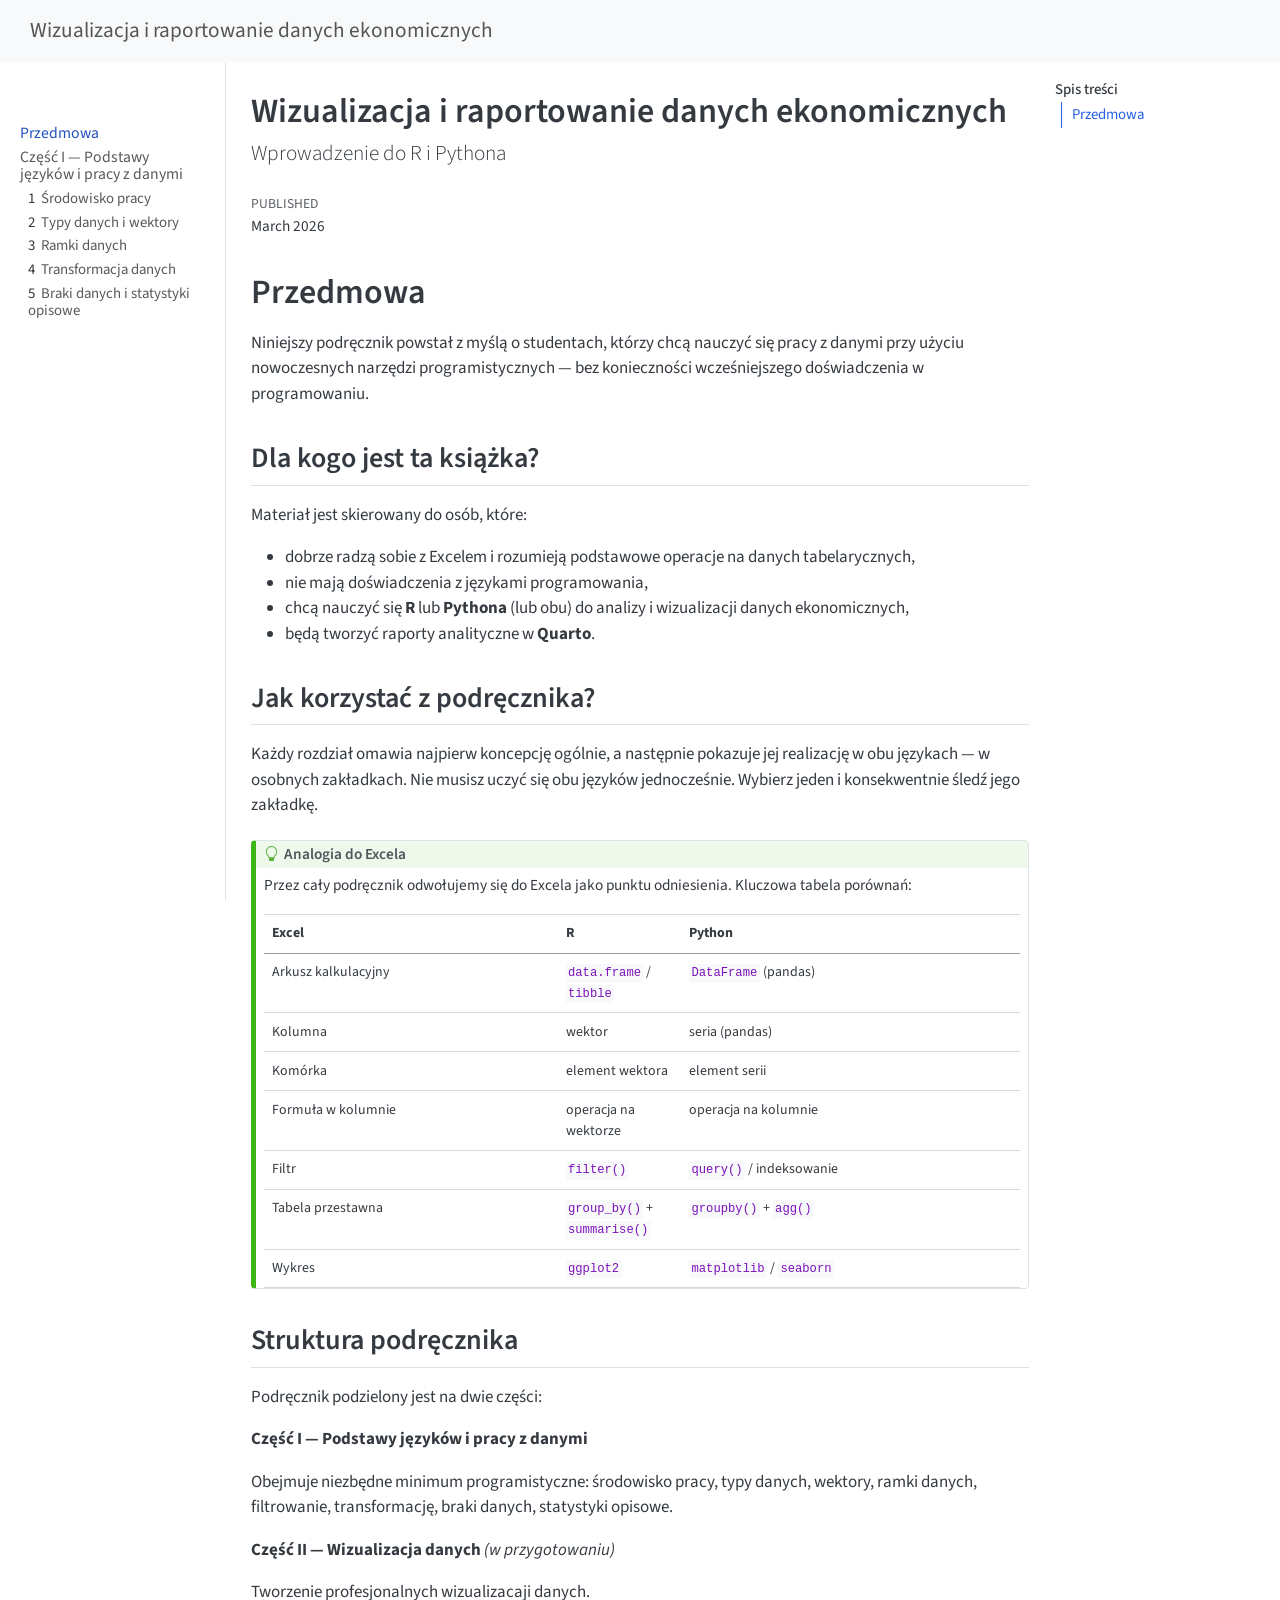
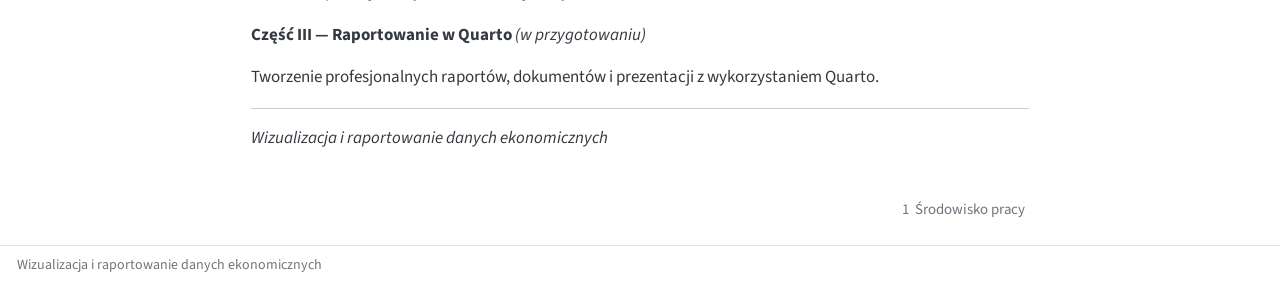
==== index.html @ a5f4fa2a "Built site for gh-pages" ====
<!DOCTYPE html>
<html xmlns="http://www.w3.org/1999/xhtml" lang="en" xml:lang="en"><head>

<meta charset="utf-8">
<meta name="generator" content="quarto-1.6.42">

<meta name="viewport" content="width=device-width, initial-scale=1.0, user-scalable=yes">


<title>Wizualizacja i raportowanie danych ekonomicznych</title>
<style>
code{white-space: pre-wrap;}
span.smallcaps{font-variant: small-caps;}
div.columns{display: flex; gap: min(4vw, 1.5em);}
div.column{flex: auto; overflow-x: auto;}
div.hanging-indent{margin-left: 1.5em; text-indent: -1.5em;}
ul.task-list{list-style: none;}
ul.task-list li input[type="checkbox"] {
  width: 0.8em;
  margin: 0 0.8em 0.2em -1em; /* quarto-specific, see https://github.com/quarto-dev/quarto-cli/issues/4556 */ 
  vertical-align: middle;
}
</style>


<script src="site_libs/quarto-nav/quarto-nav.js"></script>
<script src="site_libs/quarto-nav/headroom.min.js"></script>
<script src="site_libs/clipboard/clipboard.min.js"></script>
<script src="site_libs/quarto-search/autocomplete.umd.js"></script>
<script src="site_libs/quarto-search/fuse.min.js"></script>
<script src="site_libs/quarto-search/quarto-search.js"></script>
<meta name="quarto:offset" content="./">
<link href="./01_srodowisko.html" rel="next">
<script src="site_libs/quarto-html/quarto.js"></script>
<script src="site_libs/quarto-html/popper.min.js"></script>
<script src="site_libs/quarto-html/tippy.umd.min.js"></script>
<script src="site_libs/quarto-html/anchor.min.js"></script>
<link href="site_libs/quarto-html/tippy.css" rel="stylesheet">
<link href="site_libs/quarto-html/quarto-syntax-highlighting-de84f8d6bb715db06a919283c2d1e787.css" rel="stylesheet" id="quarto-text-highlighting-styles">
<script src="site_libs/bootstrap/bootstrap.min.js"></script>
<link href="site_libs/bootstrap/bootstrap-icons.css" rel="stylesheet">
<link href="site_libs/bootstrap/bootstrap-c9e07bae24744c6aaad919302fb6df41.min.css" rel="stylesheet" append-hash="true" id="quarto-bootstrap" data-mode="light">
<script id="quarto-search-options" type="application/json">{
  "location": "navbar",
  "copy-button": false,
  "collapse-after": 3,
  "panel-placement": "end",
  "type": "overlay",
  "limit": 50,
  "keyboard-shortcut": [
    "f",
    "/",
    "s"
  ],
  "show-item-context": false,
  "language": {
    "search-no-results-text": "No results",
    "search-matching-documents-text": "matching documents",
    "search-copy-link-title": "Copy link to search",
    "search-hide-matches-text": "Hide additional matches",
    "search-more-match-text": "more match in this document",
    "search-more-matches-text": "more matches in this document",
    "search-clear-button-title": "Clear",
    "search-text-placeholder": "",
    "search-detached-cancel-button-title": "Cancel",
    "search-submit-button-title": "Submit",
    "search-label": "Search"
  }
}</script>
<style>html{ scroll-behavior: smooth; }</style>


<link rel="stylesheet" href="custom.css">
</head>

<body class="nav-sidebar docked nav-fixed">

<div id="quarto-search-results"></div>
  <header id="quarto-header" class="headroom fixed-top">
    <nav class="navbar navbar-expand-lg " data-bs-theme="dark">
      <div class="navbar-container container-fluid">
      <div class="navbar-brand-container mx-auto">
    <a class="navbar-brand" href="./index.html">
    <span class="navbar-title">Wizualizacja i raportowanie danych ekonomicznych</span>
    </a>
  </div>
            <div id="quarto-search" class="" title="Search"></div>
          <button class="navbar-toggler" type="button" data-bs-toggle="collapse" data-bs-target="#navbarCollapse" aria-controls="navbarCollapse" role="menu" aria-expanded="false" aria-label="Toggle navigation" onclick="if (window.quartoToggleHeadroom) { window.quartoToggleHeadroom(); }">
  <span class="navbar-toggler-icon"></span>
</button>
          <div class="collapse navbar-collapse" id="navbarCollapse">
            <ul class="navbar-nav navbar-nav-scroll ms-auto">
  <li class="nav-item compact">
    <a class="nav-link" href="https://github.com"> <i class="bi bi-github" role="img">
</i> 
<span class="menu-text"></span></a>
  </li>  
</ul>
          </div> <!-- /navcollapse -->
            <div class="quarto-navbar-tools">
</div>
      </div> <!-- /container-fluid -->
    </nav>
  <nav class="quarto-secondary-nav">
    <div class="container-fluid d-flex">
      <button type="button" class="quarto-btn-toggle btn" data-bs-toggle="collapse" role="button" data-bs-target=".quarto-sidebar-collapse-item" aria-controls="quarto-sidebar" aria-expanded="false" aria-label="Toggle sidebar navigation" onclick="if (window.quartoToggleHeadroom) { window.quartoToggleHeadroom(); }">
        <i class="bi bi-layout-text-sidebar-reverse"></i>
      </button>
        <nav class="quarto-page-breadcrumbs" aria-label="breadcrumb"><ol class="breadcrumb"><li class="breadcrumb-item"><a href="./index.html">Przedmowa</a></li></ol></nav>
        <a class="flex-grow-1" role="navigation" data-bs-toggle="collapse" data-bs-target=".quarto-sidebar-collapse-item" aria-controls="quarto-sidebar" aria-expanded="false" aria-label="Toggle sidebar navigation" onclick="if (window.quartoToggleHeadroom) { window.quartoToggleHeadroom(); }">      
        </a>
      <button type="button" class="btn quarto-search-button" aria-label="Search" onclick="window.quartoOpenSearch();">
        <i class="bi bi-search"></i>
      </button>
    </div>
  </nav>
</header>
<!-- content -->
<div id="quarto-content" class="quarto-container page-columns page-rows-contents page-layout-article page-navbar">
<!-- sidebar -->
  <nav id="quarto-sidebar" class="sidebar collapse collapse-horizontal quarto-sidebar-collapse-item sidebar-navigation docked overflow-auto">
        <div class="mt-2 flex-shrink-0 align-items-center">
        <div class="sidebar-search">
        <div id="quarto-search" class="" title="Search"></div>
        </div>
        </div>
    <div class="sidebar-menu-container"> 
    <ul class="list-unstyled mt-1">
        <li class="sidebar-item">
  <div class="sidebar-item-container"> 
  <a href="./index.html" class="sidebar-item-text sidebar-link active">
 <span class="menu-text">Przedmowa</span></a>
  </div>
</li>
        <li class="sidebar-item sidebar-item-section">
      <div class="sidebar-item-container"> 
            <a class="sidebar-item-text sidebar-link text-start" data-bs-toggle="collapse" data-bs-target="#quarto-sidebar-section-1" role="navigation" aria-expanded="true">
 <span class="menu-text">Część I — Podstawy języków i pracy z danymi</span></a>
          <a class="sidebar-item-toggle text-start" data-bs-toggle="collapse" data-bs-target="#quarto-sidebar-section-1" role="navigation" aria-expanded="true" aria-label="Toggle section">
            <i class="bi bi-chevron-right ms-2"></i>
          </a> 
      </div>
      <ul id="quarto-sidebar-section-1" class="collapse list-unstyled sidebar-section depth1 show">  
          <li class="sidebar-item">
  <div class="sidebar-item-container"> 
  <a href="./01_srodowisko.html" class="sidebar-item-text sidebar-link">
 <span class="menu-text"><span class="chapter-number">1</span>&nbsp; <span class="chapter-title">Środowisko pracy</span></span></a>
  </div>
</li>
          <li class="sidebar-item">
  <div class="sidebar-item-container"> 
  <a href="./02_typy_wektory.html" class="sidebar-item-text sidebar-link">
 <span class="menu-text"><span class="chapter-number">2</span>&nbsp; <span class="chapter-title">Typy danych i wektory</span></span></a>
  </div>
</li>
          <li class="sidebar-item">
  <div class="sidebar-item-container"> 
  <a href="./03_ramki_danych.html" class="sidebar-item-text sidebar-link">
 <span class="menu-text"><span class="chapter-number">3</span>&nbsp; <span class="chapter-title">Ramki danych</span></span></a>
  </div>
</li>
          <li class="sidebar-item">
  <div class="sidebar-item-container"> 
  <a href="./04_transformacja.html" class="sidebar-item-text sidebar-link">
 <span class="menu-text"><span class="chapter-number">4</span>&nbsp; <span class="chapter-title">Transformacja danych</span></span></a>
  </div>
</li>
          <li class="sidebar-item">
  <div class="sidebar-item-container"> 
  <a href="./05_braki_statystyki.html" class="sidebar-item-text sidebar-link">
 <span class="menu-text"><span class="chapter-number">5</span>&nbsp; <span class="chapter-title">Braki danych i statystyki opisowe</span></span></a>
  </div>
</li>
      </ul>
  </li>
    </ul>
    </div>
</nav>
<div id="quarto-sidebar-glass" class="quarto-sidebar-collapse-item" data-bs-toggle="collapse" data-bs-target=".quarto-sidebar-collapse-item"></div>
<!-- margin-sidebar -->
    <div id="quarto-margin-sidebar" class="sidebar margin-sidebar">
        <nav id="TOC" role="doc-toc" class="toc-active">
    <h2 id="toc-title">Spis treści</h2>
   
  <ul>
  <li><a href="#przedmowa" id="toc-przedmowa" class="nav-link active" data-scroll-target="#przedmowa">Przedmowa</a>
  <ul class="collapse">
  <li><a href="#dla-kogo-jest-ta-książka" id="toc-dla-kogo-jest-ta-książka" class="nav-link" data-scroll-target="#dla-kogo-jest-ta-książka">Dla kogo jest ta książka?</a></li>
  <li><a href="#jak-korzystać-z-podręcznika" id="toc-jak-korzystać-z-podręcznika" class="nav-link" data-scroll-target="#jak-korzystać-z-podręcznika">Jak korzystać z podręcznika?</a></li>
  <li><a href="#struktura-podręcznika" id="toc-struktura-podręcznika" class="nav-link" data-scroll-target="#struktura-podręcznika">Struktura podręcznika</a></li>
  </ul></li>
  </ul>
</nav>
    </div>
<!-- main -->
<main class="content" id="quarto-document-content">

<header id="title-block-header" class="quarto-title-block default">
<div class="quarto-title">
<h1 class="title">Wizualizacja i raportowanie danych ekonomicznych</h1>
<p class="subtitle lead">Wprowadzenie do R i Pythona</p>
</div>



<div class="quarto-title-meta">

    
    <div>
    <div class="quarto-title-meta-heading">Published</div>
    <div class="quarto-title-meta-contents">
      <p class="date">March 2026</p>
    </div>
  </div>
  
    
  </div>
  


</header>


<section id="przedmowa" class="level1 unnumbered">
<h1 class="unnumbered">Przedmowa</h1>
<p>Niniejszy podręcznik powstał z myślą o studentach, którzy chcą nauczyć się pracy z danymi przy użyciu nowoczesnych narzędzi programistycznych — bez konieczności wcześniejszego doświadczenia w programowaniu.</p>
<section id="dla-kogo-jest-ta-książka" class="level2">
<h2 class="anchored" data-anchor-id="dla-kogo-jest-ta-książka">Dla kogo jest ta książka?</h2>
<p>Materiał jest skierowany do osób, które:</p>
<ul>
<li>dobrze radzą sobie z Excelem i rozumieją podstawowe operacje na danych tabelarycznych,</li>
<li>nie mają doświadczenia z językami programowania,</li>
<li>chcą nauczyć się <strong>R</strong> lub <strong>Pythona</strong> (lub obu) do analizy i wizualizacji danych ekonomicznych,</li>
<li>będą tworzyć raporty analityczne w <strong>Quarto</strong>.</li>
</ul>
</section>
<section id="jak-korzystać-z-podręcznika" class="level2">
<h2 class="anchored" data-anchor-id="jak-korzystać-z-podręcznika">Jak korzystać z podręcznika?</h2>
<p>Każdy rozdział omawia najpierw koncepcję ogólnie, a następnie pokazuje jej realizację w obu językach — w osobnych zakładkach. Nie musisz uczyć się obu języków jednocześnie. Wybierz jeden i konsekwentnie śledź jego zakładkę.</p>
<div class="callout callout-style-default callout-tip callout-titled">
<div class="callout-header d-flex align-content-center">
<div class="callout-icon-container">
<i class="callout-icon"></i>
</div>
<div class="callout-title-container flex-fill">
Analogia do Excela
</div>
</div>
<div class="callout-body-container callout-body">
<p>Przez cały podręcznik odwołujemy się do Excela jako punktu odniesienia. Kluczowa tabela porównań:</p>
<table class="caption-top table">
<colgroup>
<col style="width: 38%">
<col style="width: 16%">
<col style="width: 44%">
</colgroup>
<thead>
<tr class="header">
<th>Excel</th>
<th>R</th>
<th>Python</th>
</tr>
</thead>
<tbody>
<tr class="odd">
<td>Arkusz kalkulacyjny</td>
<td><code>data.frame</code> / <code>tibble</code></td>
<td><code>DataFrame</code> (pandas)</td>
</tr>
<tr class="even">
<td>Kolumna</td>
<td>wektor</td>
<td>seria (pandas)</td>
</tr>
<tr class="odd">
<td>Komórka</td>
<td>element wektora</td>
<td>element serii</td>
</tr>
<tr class="even">
<td>Formuła w kolumnie</td>
<td>operacja na wektorze</td>
<td>operacja na kolumnie</td>
</tr>
<tr class="odd">
<td>Filtr</td>
<td><code>filter()</code></td>
<td><code>query()</code> / indeksowanie</td>
</tr>
<tr class="even">
<td>Tabela przestawna</td>
<td><code>group_by()</code> + <code>summarise()</code></td>
<td><code>groupby()</code> + <code>agg()</code></td>
</tr>
<tr class="odd">
<td>Wykres</td>
<td><code>ggplot2</code></td>
<td><code>matplotlib</code> / <code>seaborn</code></td>
</tr>
</tbody>
</table>
</div>
</div>
</section>
<section id="struktura-podręcznika" class="level2">
<h2 class="anchored" data-anchor-id="struktura-podręcznika">Struktura podręcznika</h2>
<p>Podręcznik podzielony jest na dwie części:</p>
<p><strong>Część I — Podstawy języków i pracy z danymi</strong></p>
<p>Obejmuje niezbędne minimum programistyczne: środowisko pracy, typy danych, wektory, ramki danych, filtrowanie, transformację, braki danych, statystyki opisowe.</p>
<p><strong>Część II — Wizualizacja danych</strong> <em>(w przygotowaniu)</em></p>
<p>Tworzenie profesjonalnych wizualizacaji danych.</p>
<p><strong>Część III — Raportowanie w Quarto</strong> <em>(w przygotowaniu)</em></p>
<p>Tworzenie profesjonalnych raportów, dokumentów i prezentacji z wykorzystaniem Quarto.</p>
<hr>
<p><em>Wizualizacja i raportowanie danych ekonomicznych</em></p>


</section>
</section>

</main> <!-- /main -->
<script id="quarto-html-after-body" type="application/javascript">
window.document.addEventListener("DOMContentLoaded", function (event) {
  const toggleBodyColorMode = (bsSheetEl) => {
    const mode = bsSheetEl.getAttribute("data-mode");
    const bodyEl = window.document.querySelector("body");
    if (mode === "dark") {
      bodyEl.classList.add("quarto-dark");
      bodyEl.classList.remove("quarto-light");
    } else {
      bodyEl.classList.add("quarto-light");
      bodyEl.classList.remove("quarto-dark");
    }
  }
  const toggleBodyColorPrimary = () => {
    const bsSheetEl = window.document.querySelector("link#quarto-bootstrap");
    if (bsSheetEl) {
      toggleBodyColorMode(bsSheetEl);
    }
  }
  toggleBodyColorPrimary();  
  const icon = "";
  const anchorJS = new window.AnchorJS();
  anchorJS.options = {
    placement: 'right',
    icon: icon
  };
  anchorJS.add('.anchored');
  const isCodeAnnotation = (el) => {
    for (const clz of el.classList) {
      if (clz.startsWith('code-annotation-')) {                     
        return true;
      }
    }
    return false;
  }
  const onCopySuccess = function(e) {
    // button target
    const button = e.trigger;
    // don't keep focus
    button.blur();
    // flash "checked"
    button.classList.add('code-copy-button-checked');
    var currentTitle = button.getAttribute("title");
    button.setAttribute("title", "Copied!");
    let tooltip;
    if (window.bootstrap) {
      button.setAttribute("data-bs-toggle", "tooltip");
      button.setAttribute("data-bs-placement", "left");
      button.setAttribute("data-bs-title", "Copied!");
      tooltip = new bootstrap.Tooltip(button, 
        { trigger: "manual", 
          customClass: "code-copy-button-tooltip",
          offset: [0, -8]});
      tooltip.show();    
    }
    setTimeout(function() {
      if (tooltip) {
        tooltip.hide();
        button.removeAttribute("data-bs-title");
        button.removeAttribute("data-bs-toggle");
        button.removeAttribute("data-bs-placement");
      }
      button.setAttribute("title", currentTitle);
      button.classList.remove('code-copy-button-checked');
    }, 1000);
    // clear code selection
    e.clearSelection();
  }
  const getTextToCopy = function(trigger) {
      const codeEl = trigger.previousElementSibling.cloneNode(true);
      for (const childEl of codeEl.children) {
        if (isCodeAnnotation(childEl)) {
          childEl.remove();
        }
      }
      return codeEl.innerText;
  }
  const clipboard = new window.ClipboardJS('.code-copy-button:not([data-in-quarto-modal])', {
    text: getTextToCopy
  });
  clipboard.on('success', onCopySuccess);
  if (window.document.getElementById('quarto-embedded-source-code-modal')) {
    const clipboardModal = new window.ClipboardJS('.code-copy-button[data-in-quarto-modal]', {
      text: getTextToCopy,
      container: window.document.getElementById('quarto-embedded-source-code-modal')
    });
    clipboardModal.on('success', onCopySuccess);
  }
    var localhostRegex = new RegExp(/^(?:http|https):\/\/localhost\:?[0-9]*\//);
    var mailtoRegex = new RegExp(/^mailto:/);
      var filterRegex = new RegExp('/' + window.location.host + '/');
    var isInternal = (href) => {
        return filterRegex.test(href) || localhostRegex.test(href) || mailtoRegex.test(href);
    }
    // Inspect non-navigation links and adorn them if external
 	var links = window.document.querySelectorAll('a[href]:not(.nav-link):not(.navbar-brand):not(.toc-action):not(.sidebar-link):not(.sidebar-item-toggle):not(.pagination-link):not(.no-external):not([aria-hidden]):not(.dropdown-item):not(.quarto-navigation-tool):not(.about-link)');
    for (var i=0; i<links.length; i++) {
      const link = links[i];
      if (!isInternal(link.href)) {
        // undo the damage that might have been done by quarto-nav.js in the case of
        // links that we want to consider external
        if (link.dataset.originalHref !== undefined) {
          link.href = link.dataset.originalHref;
        }
      }
    }
  function tippyHover(el, contentFn, onTriggerFn, onUntriggerFn) {
    const config = {
      allowHTML: true,
      maxWidth: 500,
      delay: 100,
      arrow: false,
      appendTo: function(el) {
          return el.parentElement;
      },
      interactive: true,
      interactiveBorder: 10,
      theme: 'quarto',
      placement: 'bottom-start',
    };
    if (contentFn) {
      config.content = contentFn;
    }
    if (onTriggerFn) {
      config.onTrigger = onTriggerFn;
    }
    if (onUntriggerFn) {
      config.onUntrigger = onUntriggerFn;
    }
    window.tippy(el, config); 
  }
  const noterefs = window.document.querySelectorAll('a[role="doc-noteref"]');
  for (var i=0; i<noterefs.length; i++) {
    const ref = noterefs[i];
    tippyHover(ref, function() {
      // use id or data attribute instead here
      let href = ref.getAttribute('data-footnote-href') || ref.getAttribute('href');
      try { href = new URL(href).hash; } catch {}
      const id = href.replace(/^#\/?/, "");
      const note = window.document.getElementById(id);
      if (note) {
        return note.innerHTML;
      } else {
        return "";
      }
    });
  }
  const xrefs = window.document.querySelectorAll('a.quarto-xref');
  const processXRef = (id, note) => {
    // Strip column container classes
    const stripColumnClz = (el) => {
      el.classList.remove("page-full", "page-columns");
      if (el.children) {
        for (const child of el.children) {
          stripColumnClz(child);
        }
      }
    }
    stripColumnClz(note)
    if (id === null || id.startsWith('sec-')) {
      // Special case sections, only their first couple elements
      const container = document.createElement("div");
      if (note.children && note.children.length > 2) {
        container.appendChild(note.children[0].cloneNode(true));
        for (let i = 1; i < note.children.length; i++) {
          const child = note.children[i];
          if (child.tagName === "P" && child.innerText === "") {
            continue;
          } else {
            container.appendChild(child.cloneNode(true));
            break;
          }
        }
        if (window.Quarto?.typesetMath) {
          window.Quarto.typesetMath(container);
        }
        return container.innerHTML
      } else {
        if (window.Quarto?.typesetMath) {
          window.Quarto.typesetMath(note);
        }
        return note.innerHTML;
      }
    } else {
      // Remove any anchor links if they are present
      const anchorLink = note.querySelector('a.anchorjs-link');
      if (anchorLink) {
        anchorLink.remove();
      }
      if (window.Quarto?.typesetMath) {
        window.Quarto.typesetMath(note);
      }
      if (note.classList.contains("callout")) {
        return note.outerHTML;
      } else {
        return note.innerHTML;
      }
    }
  }
  for (var i=0; i<xrefs.length; i++) {
    const xref = xrefs[i];
    tippyHover(xref, undefined, function(instance) {
      instance.disable();
      let url = xref.getAttribute('href');
      let hash = undefined; 
      if (url.startsWith('#')) {
        hash = url;
      } else {
        try { hash = new URL(url).hash; } catch {}
      }
      if (hash) {
        const id = hash.replace(/^#\/?/, "");
        const note = window.document.getElementById(id);
        if (note !== null) {
          try {
            const html = processXRef(id, note.cloneNode(true));
            instance.setContent(html);
          } finally {
            instance.enable();
            instance.show();
          }
        } else {
          // See if we can fetch this
          fetch(url.split('#')[0])
          .then(res => res.text())
          .then(html => {
            const parser = new DOMParser();
            const htmlDoc = parser.parseFromString(html, "text/html");
            const note = htmlDoc.getElementById(id);
            if (note !== null) {
              const html = processXRef(id, note);
              instance.setContent(html);
            } 
          }).finally(() => {
            instance.enable();
            instance.show();
          });
        }
      } else {
        // See if we can fetch a full url (with no hash to target)
        // This is a special case and we should probably do some content thinning / targeting
        fetch(url)
        .then(res => res.text())
        .then(html => {
          const parser = new DOMParser();
          const htmlDoc = parser.parseFromString(html, "text/html");
          const note = htmlDoc.querySelector('main.content');
          if (note !== null) {
            // This should only happen for chapter cross references
            // (since there is no id in the URL)
            // remove the first header
            if (note.children.length > 0 && note.children[0].tagName === "HEADER") {
              note.children[0].remove();
            }
            const html = processXRef(null, note);
            instance.setContent(html);
          } 
        }).finally(() => {
          instance.enable();
          instance.show();
        });
      }
    }, function(instance) {
    });
  }
      let selectedAnnoteEl;
      const selectorForAnnotation = ( cell, annotation) => {
        let cellAttr = 'data-code-cell="' + cell + '"';
        let lineAttr = 'data-code-annotation="' +  annotation + '"';
        const selector = 'span[' + cellAttr + '][' + lineAttr + ']';
        return selector;
      }
      const selectCodeLines = (annoteEl) => {
        const doc = window.document;
        const targetCell = annoteEl.getAttribute("data-target-cell");
        const targetAnnotation = annoteEl.getAttribute("data-target-annotation");
        const annoteSpan = window.document.querySelector(selectorForAnnotation(targetCell, targetAnnotation));
        const lines = annoteSpan.getAttribute("data-code-lines").split(",");
        const lineIds = lines.map((line) => {
          return targetCell + "-" + line;
        })
        let top = null;
        let height = null;
        let parent = null;
        if (lineIds.length > 0) {
            //compute the position of the single el (top and bottom and make a div)
            const el = window.document.getElementById(lineIds[0]);
            top = el.offsetTop;
            height = el.offsetHeight;
            parent = el.parentElement.parentElement;
          if (lineIds.length > 1) {
            const lastEl = window.document.getElementById(lineIds[lineIds.length - 1]);
            const bottom = lastEl.offsetTop + lastEl.offsetHeight;
            height = bottom - top;
          }
          if (top !== null && height !== null && parent !== null) {
            // cook up a div (if necessary) and position it 
            let div = window.document.getElementById("code-annotation-line-highlight");
            if (div === null) {
              div = window.document.createElement("div");
              div.setAttribute("id", "code-annotation-line-highlight");
              div.style.position = 'absolute';
              parent.appendChild(div);
            }
            div.style.top = top - 2 + "px";
            div.style.height = height + 4 + "px";
            div.style.left = 0;
            let gutterDiv = window.document.getElementById("code-annotation-line-highlight-gutter");
            if (gutterDiv === null) {
              gutterDiv = window.document.createElement("div");
              gutterDiv.setAttribute("id", "code-annotation-line-highlight-gutter");
              gutterDiv.style.position = 'absolute';
              const codeCell = window.document.getElementById(targetCell);
              const gutter = codeCell.querySelector('.code-annotation-gutter');
              gutter.appendChild(gutterDiv);
            }
            gutterDiv.style.top = top - 2 + "px";
            gutterDiv.style.height = height + 4 + "px";
          }
          selectedAnnoteEl = annoteEl;
        }
      };
      const unselectCodeLines = () => {
        const elementsIds = ["code-annotation-line-highlight", "code-annotation-line-highlight-gutter"];
        elementsIds.forEach((elId) => {
          const div = window.document.getElementById(elId);
          if (div) {
            div.remove();
          }
        });
        selectedAnnoteEl = undefined;
      };
        // Handle positioning of the toggle
    window.addEventListener(
      "resize",
      throttle(() => {
        elRect = undefined;
        if (selectedAnnoteEl) {
          selectCodeLines(selectedAnnoteEl);
        }
      }, 10)
    );
    function throttle(fn, ms) {
    let throttle = false;
    let timer;
      return (...args) => {
        if(!throttle) { // first call gets through
            fn.apply(this, args);
            throttle = true;
        } else { // all the others get throttled
            if(timer) clearTimeout(timer); // cancel #2
            timer = setTimeout(() => {
              fn.apply(this, args);
              timer = throttle = false;
            }, ms);
        }
      };
    }
      // Attach click handler to the DT
      const annoteDls = window.document.querySelectorAll('dt[data-target-cell]');
      for (const annoteDlNode of annoteDls) {
        annoteDlNode.addEventListener('click', (event) => {
          const clickedEl = event.target;
          if (clickedEl !== selectedAnnoteEl) {
            unselectCodeLines();
            const activeEl = window.document.querySelector('dt[data-target-cell].code-annotation-active');
            if (activeEl) {
              activeEl.classList.remove('code-annotation-active');
            }
            selectCodeLines(clickedEl);
            clickedEl.classList.add('code-annotation-active');
          } else {
            // Unselect the line
            unselectCodeLines();
            clickedEl.classList.remove('code-annotation-active');
          }
        });
      }
  const findCites = (el) => {
    const parentEl = el.parentElement;
    if (parentEl) {
      const cites = parentEl.dataset.cites;
      if (cites) {
        return {
          el,
          cites: cites.split(' ')
        };
      } else {
        return findCites(el.parentElement)
      }
    } else {
      return undefined;
    }
  };
  var bibliorefs = window.document.querySelectorAll('a[role="doc-biblioref"]');
  for (var i=0; i<bibliorefs.length; i++) {
    const ref = bibliorefs[i];
    const citeInfo = findCites(ref);
    if (citeInfo) {
      tippyHover(citeInfo.el, function() {
        var popup = window.document.createElement('div');
        citeInfo.cites.forEach(function(cite) {
          var citeDiv = window.document.createElement('div');
          citeDiv.classList.add('hanging-indent');
          citeDiv.classList.add('csl-entry');
          var biblioDiv = window.document.getElementById('ref-' + cite);
          if (biblioDiv) {
            citeDiv.innerHTML = biblioDiv.innerHTML;
          }
          popup.appendChild(citeDiv);
        });
        return popup.innerHTML;
      });
    }
  }
});
</script>
<nav class="page-navigation">
  <div class="nav-page nav-page-previous">
  </div>
  <div class="nav-page nav-page-next">
      <a href="./01_srodowisko.html" class="pagination-link" aria-label="Środowisko pracy">
        <span class="nav-page-text"><span class="chapter-number">1</span>&nbsp; <span class="chapter-title">Środowisko pracy</span></span> <i class="bi bi-arrow-right-short"></i>
      </a>
  </div>
</nav>
</div> <!-- /content -->
<footer class="footer">
  <div class="nav-footer">
    <div class="nav-footer-left">
<p>Wizualizacja i raportowanie danych ekonomicznych</p>
</div>   
    <div class="nav-footer-center">
      &nbsp;
    </div>
    <div class="nav-footer-right">
      <ul class="footer-items list-unstyled">
    <li class="nav-item compact">
    <a class="nav-link" href="https://github.com">
      <i class="bi bi-github" role="img">
</i> 
    </a>
  </li>  
</ul>
    </div>
  </div>
</footer>




<script src="site_libs/quarto-html/zenscroll-min.js"></script>
</body></html>
---- site_libs/quarto-html/tippy.css ----
.tippy-box[data-animation=fade][data-state=hidden]{opacity:0}[data-tippy-root]{max-width:calc(100vw - 10px)}.tippy-box{position:relative;background-color:#333;color:#fff;border-radius:4px;font-size:14px;line-height:1.4;white-space:normal;outline:0;transition-property:transform,visibility,opacity}.tippy-box[data-placement^=top]>.tippy-arrow{bottom:0}.tippy-box[data-placement^=top]>.tippy-arrow:before{bottom:-7px;left:0;border-width:8px 8px 0;border-top-color:initial;transform-origin:center top}.tippy-box[data-placement^=bottom]>.tippy-arrow{top:0}.tippy-box[data-placement^=bottom]>.tippy-arrow:before{top:-7px;left:0;border-width:0 8px 8px;border-bottom-color:initial;transform-origin:center bottom}.tippy-box[data-placement^=left]>.tippy-arrow{right:0}.tippy-box[data-placement^=left]>.tippy-arrow:before{border-width:8px 0 8px 8px;border-left-color:initial;right:-7px;transform-origin:center left}.tippy-box[data-placement^=right]>.tippy-arrow{left:0}.tippy-box[data-placement^=right]>.tippy-arrow:before{left:-7px;border-width:8px 8px 8px 0;border-right-color:initial;transform-origin:center right}.tippy-box[data-inertia][data-state=visible]{transition-timing-function:cubic-bezier(.54,1.5,.38,1.11)}.tippy-arrow{width:16px;height:16px;color:#333}.tippy-arrow:before{content:"";position:absolute;border-color:transparent;border-style:solid}.tippy-content{position:relative;padding:5px 9px;z-index:1}
---- site_libs/quarto-html/quarto-syntax-highlighting-de84f8d6bb715db06a919283c2d1e787.css ----
/* quarto syntax highlight colors */
:root {
  --quarto-hl-al-color: #ff5555;
  --quarto-hl-an-color: #6a737d;
  --quarto-hl-at-color: #d73a49;
  --quarto-hl-bn-color: #005cc5;
  --quarto-hl-bu-color: #d73a49;
  --quarto-hl-ch-color: #032f62;
  --quarto-hl-co-color: #6a737d;
  --quarto-hl-cv-color: #6a737d;
  --quarto-hl-cn-color: #005cc5;
  --quarto-hl-cf-color: #d73a49;
  --quarto-hl-dt-color: #d73a49;
  --quarto-hl-dv-color: #005cc5;
  --quarto-hl-do-color: #6a737d;
  --quarto-hl-er-color: #ff5555;
  --quarto-hl-ex-color: #d73a49;
  --quarto-hl-fl-color: #005cc5;
  --quarto-hl-fu-color: #6f42c1;
  --quarto-hl-im-color: #032f62;
  --quarto-hl-in-color: #6a737d;
  --quarto-hl-kw-color: #d73a49;
  --quarto-hl-op-color: #24292e;
  --quarto-hl-pp-color: #d73a49;
  --quarto-hl-re-color: #6a737d;
  --quarto-hl-sc-color: #005cc5;
  --quarto-hl-ss-color: #032f62;
  --quarto-hl-st-color: #032f62;
  --quarto-hl-va-color: #e36209;
  --quarto-hl-vs-color: #032f62;
  --quarto-hl-wa-color: #ff5555;
}

/* other quarto variables */
:root {
  --quarto-font-monospace: SFMono-Regular, Menlo, Monaco, Consolas, "Liberation Mono", "Courier New", monospace;
}

code span.al {
  font-weight: bold;
  color: #ff5555;
}

code span.an {
  color: #6a737d;
}

code span.at {
  color: #d73a49;
}

code span.bn {
  color: #005cc5;
}

code span.bu {
  color: #d73a49;
}

code span.ch {
  color: #032f62;
}

code span.co {
  color: #6a737d;
}

code span.cv {
  color: #6a737d;
}

code span.cn {
  color: #005cc5;
}

code span.cf {
  color: #d73a49;
}

code span.dt {
  color: #d73a49;
}

code span.dv {
  color: #005cc5;
}

code span.do {
  color: #6a737d;
}

code span.er {
  color: #ff5555;
  text-decoration: underline;
}

code span.ex {
  font-weight: bold;
  color: #d73a49;
}

code span.fl {
  color: #005cc5;
}

code span.fu {
  color: #6f42c1;
}

code span.im {
  color: #032f62;
}

code span.in {
  color: #6a737d;
}

code span.kw {
  color: #d73a49;
}

pre > code.sourceCode > span {
  color: #24292e;
}

code span {
  color: #24292e;
}

code.sourceCode > span {
  color: #24292e;
}

div.sourceCode,
div.sourceCode pre.sourceCode {
  color: #24292e;
}

code span.op {
  color: #24292e;
}

code span.pp {
  color: #d73a49;
}

code span.re {
  color: #6a737d;
}

code span.sc {
  color: #005cc5;
}

code span.ss {
  color: #032f62;
}

code span.st {
  color: #032f62;
}

code span.va {
  color: #e36209;
}

code span.vs {
  color: #032f62;
}

code span.wa {
  color: #ff5555;
}

.prevent-inlining {
  content: "</";
}

/*# sourceMappingURL=5958b9b1823138480980a6d9d826fad2.css.map */
---- custom.css ----
/* Zakładki R/Python — aktywna zakładka pogrubiona */
.panel-tabset .nav-link.active {
  font-weight: bold;
}

/* Callout — kolory zgodne z paletą ekonomiczną */
.callout-tip        { border-left-color: #2ca02c; }
.callout-note       { border-left-color: #1f77b4; }
.callout-important  { border-left-color: #d62728; }
.callout-warning    { border-left-color: #ff7f0e; }

/* Tabele — nieco mniejsza czcionka dla czytelności */
table { font-size: 0.91em; }

/* Kod — lekkie tło */
pre.sourceCode {
  background-color: #f8f9fa;
  border-radius: 4px;
}
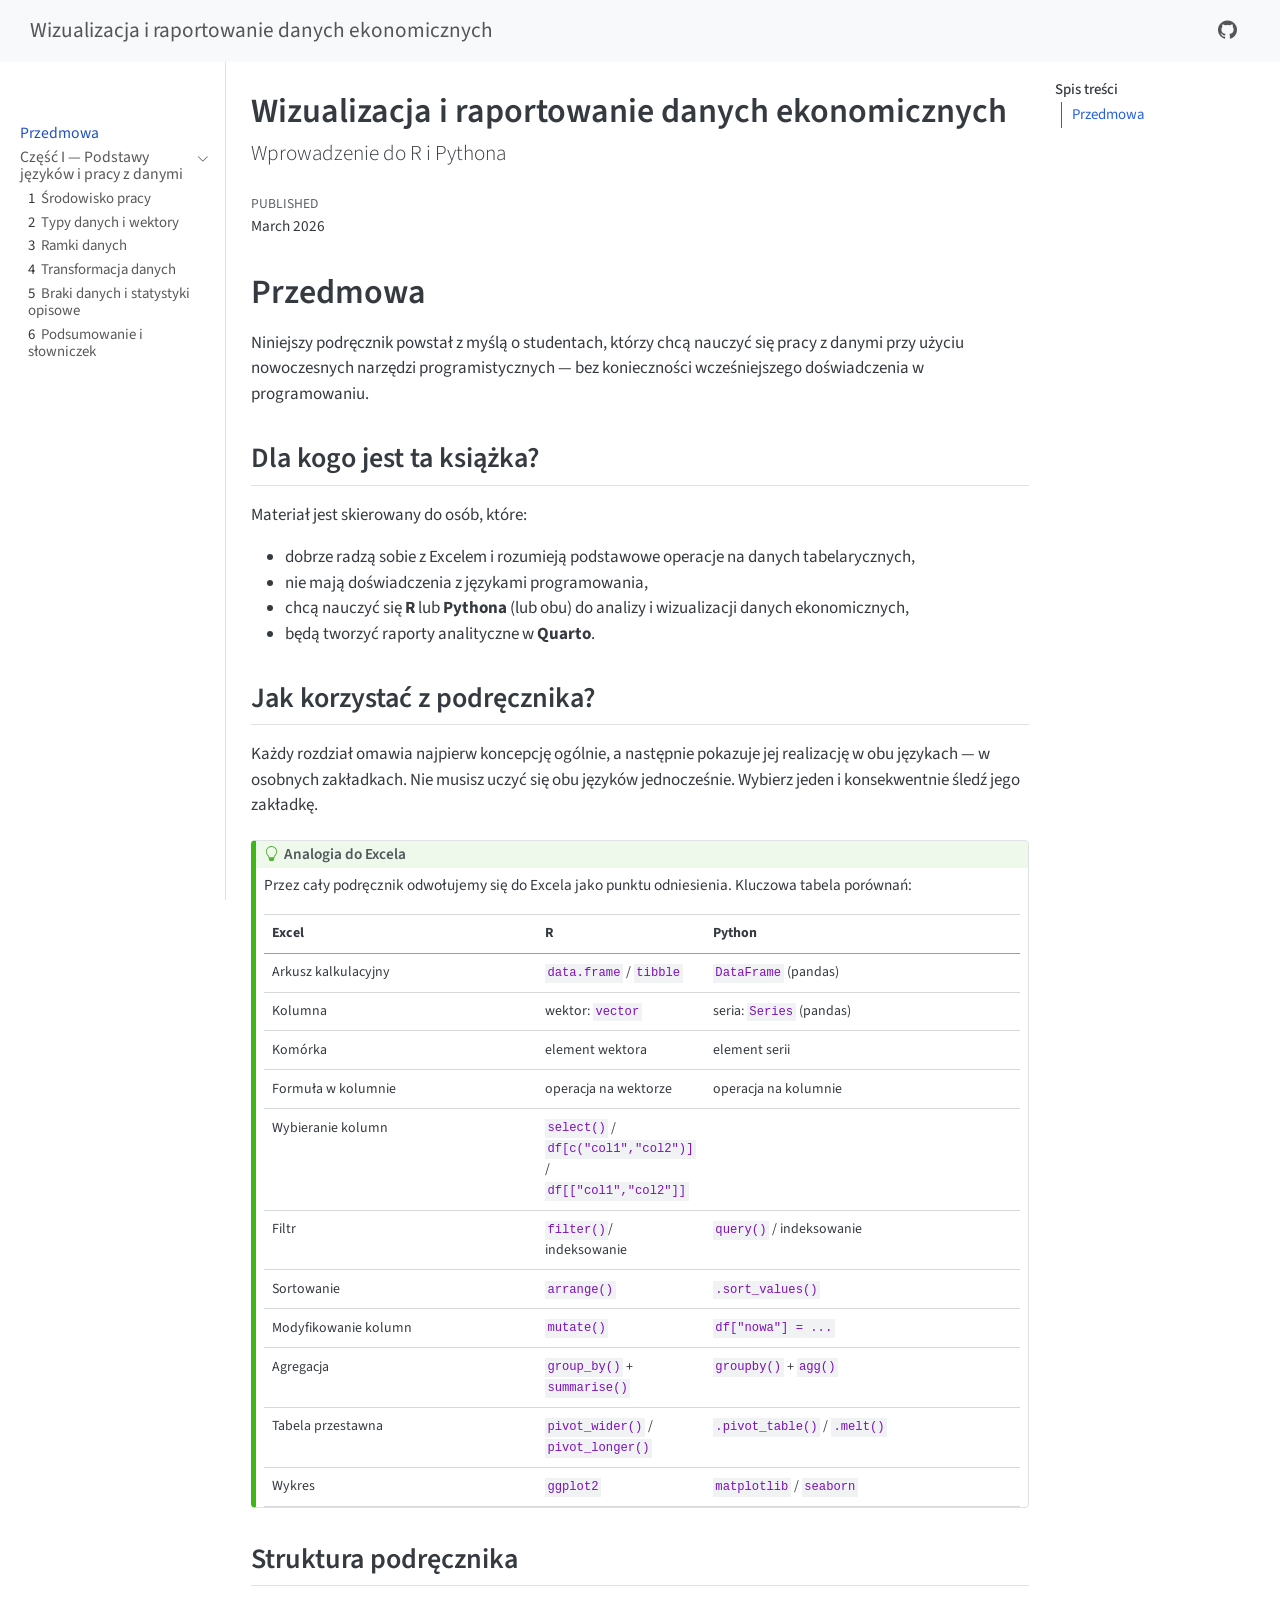
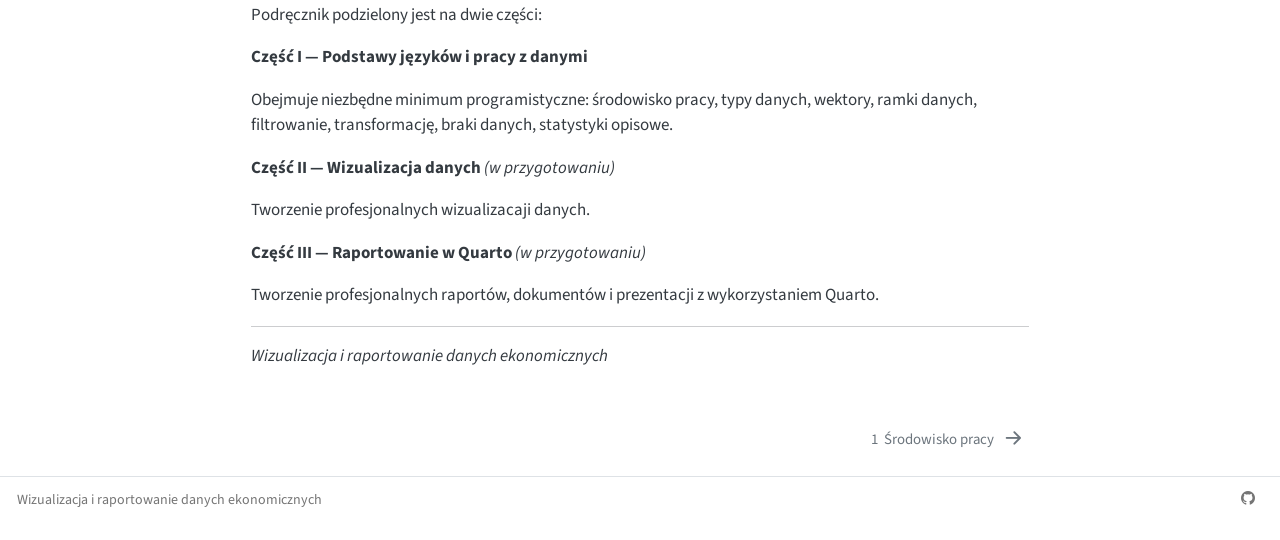
==== commit 1a25c0b2: "Built site for gh-pages" ====
--- a/index.html
+++ b/index.html
@@ -2,7 +2,7 @@
 <html xmlns="http://www.w3.org/1999/xhtml" lang="en" xml:lang="en"><head>
 
 <meta charset="utf-8">
-<meta name="generator" content="quarto-1.6.42">
+<meta name="generator" content="quarto-1.8.27">
 
 <meta name="viewport" content="width=device-width, initial-scale=1.0, user-scalable=yes">
 
@@ -31,15 +31,17 @@
 <script src="site_libs/quarto-search/quarto-search.js"></script>
 <meta name="quarto:offset" content="./">
 <link href="./01_srodowisko.html" rel="next">
-<script src="site_libs/quarto-html/quarto.js"></script>
+<script src="site_libs/quarto-html/quarto.js" type="module"></script>
+<script src="site_libs/quarto-html/tabsets/tabsets.js" type="module"></script>
+<script src="site_libs/quarto-html/axe/axe-check.js" type="module"></script>
 <script src="site_libs/quarto-html/popper.min.js"></script>
 <script src="site_libs/quarto-html/tippy.umd.min.js"></script>
 <script src="site_libs/quarto-html/anchor.min.js"></script>
 <link href="site_libs/quarto-html/tippy.css" rel="stylesheet">
-<link href="site_libs/quarto-html/quarto-syntax-highlighting-de84f8d6bb715db06a919283c2d1e787.css" rel="stylesheet" id="quarto-text-highlighting-styles">
+<link href="site_libs/quarto-html/quarto-syntax-highlighting-8b4baf804e461d9b72633f0de59a0cac.css" rel="stylesheet" id="quarto-text-highlighting-styles">
 <script src="site_libs/bootstrap/bootstrap.min.js"></script>
 <link href="site_libs/bootstrap/bootstrap-icons.css" rel="stylesheet">
-<link href="site_libs/bootstrap/bootstrap-c9e07bae24744c6aaad919302fb6df41.min.css" rel="stylesheet" append-hash="true" id="quarto-bootstrap" data-mode="light">
+<link href="site_libs/bootstrap/bootstrap-948d97630917db95f9e1ccdb1810d10a.min.css" rel="stylesheet" append-hash="true" id="quarto-bootstrap" data-mode="light">
 <script id="quarto-search-options" type="application/json">{
   "location": "navbar",
   "copy-button": false,
@@ -73,7 +75,7 @@
 <link rel="stylesheet" href="custom.css">
 </head>
 
-<body class="nav-sidebar docked nav-fixed">
+<body class="nav-sidebar docked nav-fixed quarto-light">
 
 <div id="quarto-search-results"></div>
   <header id="quarto-header" class="headroom fixed-top">
@@ -171,6 +173,12 @@
  <span class="menu-text"><span class="chapter-number">5</span>&nbsp; <span class="chapter-title">Braki danych i statystyki opisowe</span></span></a>
   </div>
 </li>
+          <li class="sidebar-item">
+  <div class="sidebar-item-container"> 
+  <a href="./08_podsumowanie.html" class="sidebar-item-text sidebar-link">
+ <span class="menu-text"><span class="chapter-number">6</span>&nbsp; <span class="chapter-title">Podsumowanie i słowniczek</span></span></a>
+  </div>
+</li>
       </ul>
   </li>
     </ul>
@@ -243,7 +251,7 @@
 <i class="callout-icon"></i>
 </div>
 <div class="callout-title-container flex-fill">
-Analogia do Excela
+<span class="screen-reader-only">Tip</span>Analogia do Excela
 </div>
 </div>
 <div class="callout-body-container callout-body">
@@ -269,8 +277,8 @@
 </tr>
 <tr class="even">
 <td>Kolumna</td>
-<td>wektor</td>
-<td>seria (pandas)</td>
+<td>wektor: <code>vector</code></td>
+<td>seria: <code>Series</code> (pandas)</td>
 </tr>
 <tr class="odd">
 <td>Komórka</td>
@@ -283,14 +291,34 @@
 <td>operacja na kolumnie</td>
 </tr>
 <tr class="odd">
+<td>Wybieranie kolumn</td>
+<td><code>select()</code> / <code>df[c("col1","col2")]</code> / <code>df[["col1","col2"]]</code></td>
+<td></td>
+</tr>
+<tr class="even">
 <td>Filtr</td>
-<td><code>filter()</code></td>
+<td><code>filter()</code>/ indeksowanie</td>
 <td><code>query()</code> / indeksowanie</td>
+</tr>
+<tr class="odd">
+<td>Sortowanie</td>
+<td><code>arrange()</code></td>
+<td><code>.sort_values()</code></td>
+</tr>
+<tr class="even">
+<td>Modyfikowanie kolumn</td>
+<td><code>mutate()</code></td>
+<td><code>df["nowa"] = ...</code></td>
+</tr>
+<tr class="odd">
+<td>Agregacja</td>
+<td><code>group_by()</code> + <code>summarise()</code></td>
+<td><code>groupby()</code> + <code>agg()</code></td>
 </tr>
 <tr class="even">
 <td>Tabela przestawna</td>
-<td><code>group_by()</code> + <code>summarise()</code></td>
-<td><code>groupby()</code> + <code>agg()</code></td>
+<td><code>pivot_wider()</code> / <code>pivot_longer()</code></td>
+<td><code>.pivot_table()</code> / <code>.melt()</code></td>
 </tr>
 <tr class="odd">
 <td>Wykres</td>
@@ -320,236 +348,243 @@
 
 </main> <!-- /main -->
 <script id="quarto-html-after-body" type="application/javascript">
-window.document.addEventListener("DOMContentLoaded", function (event) {
-  const toggleBodyColorMode = (bsSheetEl) => {
-    const mode = bsSheetEl.getAttribute("data-mode");
-    const bodyEl = window.document.querySelector("body");
-    if (mode === "dark") {
-      bodyEl.classList.add("quarto-dark");
-      bodyEl.classList.remove("quarto-light");
-    } else {
-      bodyEl.classList.add("quarto-light");
-      bodyEl.classList.remove("quarto-dark");
-    }
-  }
-  const toggleBodyColorPrimary = () => {
-    const bsSheetEl = window.document.querySelector("link#quarto-bootstrap");
-    if (bsSheetEl) {
-      toggleBodyColorMode(bsSheetEl);
-    }
-  }
-  toggleBodyColorPrimary();  
-  const icon = "";
-  const anchorJS = new window.AnchorJS();
-  anchorJS.options = {
-    placement: 'right',
-    icon: icon
-  };
-  anchorJS.add('.anchored');
-  const isCodeAnnotation = (el) => {
-    for (const clz of el.classList) {
-      if (clz.startsWith('code-annotation-')) {                     
-        return true;
-      }
-    }
-    return false;
-  }
-  const onCopySuccess = function(e) {
-    // button target
-    const button = e.trigger;
-    // don't keep focus
-    button.blur();
-    // flash "checked"
-    button.classList.add('code-copy-button-checked');
-    var currentTitle = button.getAttribute("title");
-    button.setAttribute("title", "Copied!");
-    let tooltip;
-    if (window.bootstrap) {
-      button.setAttribute("data-bs-toggle", "tooltip");
-      button.setAttribute("data-bs-placement", "left");
-      button.setAttribute("data-bs-title", "Copied!");
-      tooltip = new bootstrap.Tooltip(button, 
-        { trigger: "manual", 
-          customClass: "code-copy-button-tooltip",
-          offset: [0, -8]});
-      tooltip.show();    
-    }
-    setTimeout(function() {
-      if (tooltip) {
-        tooltip.hide();
-        button.removeAttribute("data-bs-title");
-        button.removeAttribute("data-bs-toggle");
-        button.removeAttribute("data-bs-placement");
-      }
-      button.setAttribute("title", currentTitle);
-      button.classList.remove('code-copy-button-checked');
-    }, 1000);
-    // clear code selection
-    e.clearSelection();
-  }
-  const getTextToCopy = function(trigger) {
-      const codeEl = trigger.previousElementSibling.cloneNode(true);
+  window.document.addEventListener("DOMContentLoaded", function (event) {
+    const icon = "";
+    const anchorJS = new window.AnchorJS();
+    anchorJS.options = {
+      placement: 'right',
+      icon: icon
+    };
+    anchorJS.add('.anchored');
+    const isCodeAnnotation = (el) => {
+      for (const clz of el.classList) {
+        if (clz.startsWith('code-annotation-')) {                     
+          return true;
+        }
+      }
+      return false;
+    }
+    const onCopySuccess = function(e) {
+      // button target
+      const button = e.trigger;
+      // don't keep focus
+      button.blur();
+      // flash "checked"
+      button.classList.add('code-copy-button-checked');
+      var currentTitle = button.getAttribute("title");
+      button.setAttribute("title", "Copied!");
+      let tooltip;
+      if (window.bootstrap) {
+        button.setAttribute("data-bs-toggle", "tooltip");
+        button.setAttribute("data-bs-placement", "left");
+        button.setAttribute("data-bs-title", "Copied!");
+        tooltip = new bootstrap.Tooltip(button, 
+          { trigger: "manual", 
+            customClass: "code-copy-button-tooltip",
+            offset: [0, -8]});
+        tooltip.show();    
+      }
+      setTimeout(function() {
+        if (tooltip) {
+          tooltip.hide();
+          button.removeAttribute("data-bs-title");
+          button.removeAttribute("data-bs-toggle");
+          button.removeAttribute("data-bs-placement");
+        }
+        button.setAttribute("title", currentTitle);
+        button.classList.remove('code-copy-button-checked');
+      }, 1000);
+      // clear code selection
+      e.clearSelection();
+    }
+    const getTextToCopy = function(trigger) {
+      const outerScaffold = trigger.parentElement.cloneNode(true);
+      const codeEl = outerScaffold.querySelector('code');
       for (const childEl of codeEl.children) {
         if (isCodeAnnotation(childEl)) {
           childEl.remove();
         }
       }
       return codeEl.innerText;
-  }
-  const clipboard = new window.ClipboardJS('.code-copy-button:not([data-in-quarto-modal])', {
-    text: getTextToCopy
-  });
-  clipboard.on('success', onCopySuccess);
-  if (window.document.getElementById('quarto-embedded-source-code-modal')) {
-    const clipboardModal = new window.ClipboardJS('.code-copy-button[data-in-quarto-modal]', {
-      text: getTextToCopy,
-      container: window.document.getElementById('quarto-embedded-source-code-modal')
+    }
+    const clipboard = new window.ClipboardJS('.code-copy-button:not([data-in-quarto-modal])', {
+      text: getTextToCopy
     });
-    clipboardModal.on('success', onCopySuccess);
-  }
-    var localhostRegex = new RegExp(/^(?:http|https):\/\/localhost\:?[0-9]*\//);
-    var mailtoRegex = new RegExp(/^mailto:/);
-      var filterRegex = new RegExp('/' + window.location.host + '/');
-    var isInternal = (href) => {
-        return filterRegex.test(href) || localhostRegex.test(href) || mailtoRegex.test(href);
-    }
-    // Inspect non-navigation links and adorn them if external
- 	var links = window.document.querySelectorAll('a[href]:not(.nav-link):not(.navbar-brand):not(.toc-action):not(.sidebar-link):not(.sidebar-item-toggle):not(.pagination-link):not(.no-external):not([aria-hidden]):not(.dropdown-item):not(.quarto-navigation-tool):not(.about-link)');
-    for (var i=0; i<links.length; i++) {
-      const link = links[i];
-      if (!isInternal(link.href)) {
-        // undo the damage that might have been done by quarto-nav.js in the case of
-        // links that we want to consider external
-        if (link.dataset.originalHref !== undefined) {
-          link.href = link.dataset.originalHref;
-        }
-      }
-    }
-  function tippyHover(el, contentFn, onTriggerFn, onUntriggerFn) {
-    const config = {
-      allowHTML: true,
-      maxWidth: 500,
-      delay: 100,
-      arrow: false,
-      appendTo: function(el) {
-          return el.parentElement;
-      },
-      interactive: true,
-      interactiveBorder: 10,
-      theme: 'quarto',
-      placement: 'bottom-start',
-    };
-    if (contentFn) {
-      config.content = contentFn;
-    }
-    if (onTriggerFn) {
-      config.onTrigger = onTriggerFn;
-    }
-    if (onUntriggerFn) {
-      config.onUntrigger = onUntriggerFn;
-    }
-    window.tippy(el, config); 
-  }
-  const noterefs = window.document.querySelectorAll('a[role="doc-noteref"]');
-  for (var i=0; i<noterefs.length; i++) {
-    const ref = noterefs[i];
-    tippyHover(ref, function() {
-      // use id or data attribute instead here
-      let href = ref.getAttribute('data-footnote-href') || ref.getAttribute('href');
-      try { href = new URL(href).hash; } catch {}
-      const id = href.replace(/^#\/?/, "");
-      const note = window.document.getElementById(id);
-      if (note) {
-        return note.innerHTML;
+    clipboard.on('success', onCopySuccess);
+    if (window.document.getElementById('quarto-embedded-source-code-modal')) {
+      const clipboardModal = new window.ClipboardJS('.code-copy-button[data-in-quarto-modal]', {
+        text: getTextToCopy,
+        container: window.document.getElementById('quarto-embedded-source-code-modal')
+      });
+      clipboardModal.on('success', onCopySuccess);
+    }
+      var localhostRegex = new RegExp(/^(?:http|https):\/\/localhost\:?[0-9]*\//);
+      var mailtoRegex = new RegExp(/^mailto:/);
+        var filterRegex = new RegExp('/' + window.location.host + '/');
+      var isInternal = (href) => {
+          return filterRegex.test(href) || localhostRegex.test(href) || mailtoRegex.test(href);
+      }
+      // Inspect non-navigation links and adorn them if external
+     var links = window.document.querySelectorAll('a[href]:not(.nav-link):not(.navbar-brand):not(.toc-action):not(.sidebar-link):not(.sidebar-item-toggle):not(.pagination-link):not(.no-external):not([aria-hidden]):not(.dropdown-item):not(.quarto-navigation-tool):not(.about-link)');
+      for (var i=0; i<links.length; i++) {
+        const link = links[i];
+        if (!isInternal(link.href)) {
+          // undo the damage that might have been done by quarto-nav.js in the case of
+          // links that we want to consider external
+          if (link.dataset.originalHref !== undefined) {
+            link.href = link.dataset.originalHref;
+          }
+        }
+      }
+    function tippyHover(el, contentFn, onTriggerFn, onUntriggerFn) {
+      const config = {
+        allowHTML: true,
+        maxWidth: 500,
+        delay: 100,
+        arrow: false,
+        appendTo: function(el) {
+            return el.parentElement;
+        },
+        interactive: true,
+        interactiveBorder: 10,
+        theme: 'quarto',
+        placement: 'bottom-start',
+      };
+      if (contentFn) {
+        config.content = contentFn;
+      }
+      if (onTriggerFn) {
+        config.onTrigger = onTriggerFn;
+      }
+      if (onUntriggerFn) {
+        config.onUntrigger = onUntriggerFn;
+      }
+      window.tippy(el, config); 
+    }
+    const noterefs = window.document.querySelectorAll('a[role="doc-noteref"]');
+    for (var i=0; i<noterefs.length; i++) {
+      const ref = noterefs[i];
+      tippyHover(ref, function() {
+        // use id or data attribute instead here
+        let href = ref.getAttribute('data-footnote-href') || ref.getAttribute('href');
+        try { href = new URL(href).hash; } catch {}
+        const id = href.replace(/^#\/?/, "");
+        const note = window.document.getElementById(id);
+        if (note) {
+          return note.innerHTML;
+        } else {
+          return "";
+        }
+      });
+    }
+    const xrefs = window.document.querySelectorAll('a.quarto-xref');
+    const processXRef = (id, note) => {
+      // Strip column container classes
+      const stripColumnClz = (el) => {
+        el.classList.remove("page-full", "page-columns");
+        if (el.children) {
+          for (const child of el.children) {
+            stripColumnClz(child);
+          }
+        }
+      }
+      stripColumnClz(note)
+      if (id === null || id.startsWith('sec-')) {
+        // Special case sections, only their first couple elements
+        const container = document.createElement("div");
+        if (note.children && note.children.length > 2) {
+          container.appendChild(note.children[0].cloneNode(true));
+          for (let i = 1; i < note.children.length; i++) {
+            const child = note.children[i];
+            if (child.tagName === "P" && child.innerText === "") {
+              continue;
+            } else {
+              container.appendChild(child.cloneNode(true));
+              break;
+            }
+          }
+          if (window.Quarto?.typesetMath) {
+            window.Quarto.typesetMath(container);
+          }
+          return container.innerHTML
+        } else {
+          if (window.Quarto?.typesetMath) {
+            window.Quarto.typesetMath(note);
+          }
+          return note.innerHTML;
+        }
       } else {
-        return "";
-      }
-    });
-  }
-  const xrefs = window.document.querySelectorAll('a.quarto-xref');
-  const processXRef = (id, note) => {
-    // Strip column container classes
-    const stripColumnClz = (el) => {
-      el.classList.remove("page-full", "page-columns");
-      if (el.children) {
-        for (const child of el.children) {
-          stripColumnClz(child);
-        }
-      }
-    }
-    stripColumnClz(note)
-    if (id === null || id.startsWith('sec-')) {
-      // Special case sections, only their first couple elements
-      const container = document.createElement("div");
-      if (note.children && note.children.length > 2) {
-        container.appendChild(note.children[0].cloneNode(true));
-        for (let i = 1; i < note.children.length; i++) {
-          const child = note.children[i];
-          if (child.tagName === "P" && child.innerText === "") {
-            continue;
-          } else {
-            container.appendChild(child.cloneNode(true));
-            break;
-          }
-        }
-        if (window.Quarto?.typesetMath) {
-          window.Quarto.typesetMath(container);
-        }
-        return container.innerHTML
-      } else {
+        // Remove any anchor links if they are present
+        const anchorLink = note.querySelector('a.anchorjs-link');
+        if (anchorLink) {
+          anchorLink.remove();
+        }
         if (window.Quarto?.typesetMath) {
           window.Quarto.typesetMath(note);
         }
-        return note.innerHTML;
-      }
-    } else {
-      // Remove any anchor links if they are present
-      const anchorLink = note.querySelector('a.anchorjs-link');
-      if (anchorLink) {
-        anchorLink.remove();
-      }
-      if (window.Quarto?.typesetMath) {
-        window.Quarto.typesetMath(note);
-      }
-      if (note.classList.contains("callout")) {
-        return note.outerHTML;
-      } else {
-        return note.innerHTML;
-      }
-    }
-  }
-  for (var i=0; i<xrefs.length; i++) {
-    const xref = xrefs[i];
-    tippyHover(xref, undefined, function(instance) {
-      instance.disable();
-      let url = xref.getAttribute('href');
-      let hash = undefined; 
-      if (url.startsWith('#')) {
-        hash = url;
-      } else {
-        try { hash = new URL(url).hash; } catch {}
-      }
-      if (hash) {
-        const id = hash.replace(/^#\/?/, "");
-        const note = window.document.getElementById(id);
-        if (note !== null) {
-          try {
-            const html = processXRef(id, note.cloneNode(true));
-            instance.setContent(html);
-          } finally {
-            instance.enable();
-            instance.show();
-          }
+        if (note.classList.contains("callout")) {
+          return note.outerHTML;
         } else {
-          // See if we can fetch this
-          fetch(url.split('#')[0])
+          return note.innerHTML;
+        }
+      }
+    }
+    for (var i=0; i<xrefs.length; i++) {
+      const xref = xrefs[i];
+      tippyHover(xref, undefined, function(instance) {
+        instance.disable();
+        let url = xref.getAttribute('href');
+        let hash = undefined; 
+        if (url.startsWith('#')) {
+          hash = url;
+        } else {
+          try { hash = new URL(url).hash; } catch {}
+        }
+        if (hash) {
+          const id = hash.replace(/^#\/?/, "");
+          const note = window.document.getElementById(id);
+          if (note !== null) {
+            try {
+              const html = processXRef(id, note.cloneNode(true));
+              instance.setContent(html);
+            } finally {
+              instance.enable();
+              instance.show();
+            }
+          } else {
+            // See if we can fetch this
+            fetch(url.split('#')[0])
+            .then(res => res.text())
+            .then(html => {
+              const parser = new DOMParser();
+              const htmlDoc = parser.parseFromString(html, "text/html");
+              const note = htmlDoc.getElementById(id);
+              if (note !== null) {
+                const html = processXRef(id, note);
+                instance.setContent(html);
+              } 
+            }).finally(() => {
+              instance.enable();
+              instance.show();
+            });
+          }
+        } else {
+          // See if we can fetch a full url (with no hash to target)
+          // This is a special case and we should probably do some content thinning / targeting
+          fetch(url)
           .then(res => res.text())
           .then(html => {
             const parser = new DOMParser();
             const htmlDoc = parser.parseFromString(html, "text/html");
-            const note = htmlDoc.getElementById(id);
+            const note = htmlDoc.querySelector('main.content');
             if (note !== null) {
-              const html = processXRef(id, note);
+              // This should only happen for chapter cross references
+              // (since there is no id in the URL)
+              // remove the first header
+              if (note.children.length > 0 && note.children[0].tagName === "HEADER") {
+                note.children[0].remove();
+              }
+              const html = processXRef(null, note);
               instance.setContent(html);
             } 
           }).finally(() => {
@@ -557,185 +592,161 @@
             instance.show();
           });
         }
+      }, function(instance) {
+      });
+    }
+        let selectedAnnoteEl;
+        const selectorForAnnotation = ( cell, annotation) => {
+          let cellAttr = 'data-code-cell="' + cell + '"';
+          let lineAttr = 'data-code-annotation="' +  annotation + '"';
+          const selector = 'span[' + cellAttr + '][' + lineAttr + ']';
+          return selector;
+        }
+        const selectCodeLines = (annoteEl) => {
+          const doc = window.document;
+          const targetCell = annoteEl.getAttribute("data-target-cell");
+          const targetAnnotation = annoteEl.getAttribute("data-target-annotation");
+          const annoteSpan = window.document.querySelector(selectorForAnnotation(targetCell, targetAnnotation));
+          const lines = annoteSpan.getAttribute("data-code-lines").split(",");
+          const lineIds = lines.map((line) => {
+            return targetCell + "-" + line;
+          })
+          let top = null;
+          let height = null;
+          let parent = null;
+          if (lineIds.length > 0) {
+              //compute the position of the single el (top and bottom and make a div)
+              const el = window.document.getElementById(lineIds[0]);
+              top = el.offsetTop;
+              height = el.offsetHeight;
+              parent = el.parentElement.parentElement;
+            if (lineIds.length > 1) {
+              const lastEl = window.document.getElementById(lineIds[lineIds.length - 1]);
+              const bottom = lastEl.offsetTop + lastEl.offsetHeight;
+              height = bottom - top;
+            }
+            if (top !== null && height !== null && parent !== null) {
+              // cook up a div (if necessary) and position it 
+              let div = window.document.getElementById("code-annotation-line-highlight");
+              if (div === null) {
+                div = window.document.createElement("div");
+                div.setAttribute("id", "code-annotation-line-highlight");
+                div.style.position = 'absolute';
+                parent.appendChild(div);
+              }
+              div.style.top = top - 2 + "px";
+              div.style.height = height + 4 + "px";
+              div.style.left = 0;
+              let gutterDiv = window.document.getElementById("code-annotation-line-highlight-gutter");
+              if (gutterDiv === null) {
+                gutterDiv = window.document.createElement("div");
+                gutterDiv.setAttribute("id", "code-annotation-line-highlight-gutter");
+                gutterDiv.style.position = 'absolute';
+                const codeCell = window.document.getElementById(targetCell);
+                const gutter = codeCell.querySelector('.code-annotation-gutter');
+                gutter.appendChild(gutterDiv);
+              }
+              gutterDiv.style.top = top - 2 + "px";
+              gutterDiv.style.height = height + 4 + "px";
+            }
+            selectedAnnoteEl = annoteEl;
+          }
+        };
+        const unselectCodeLines = () => {
+          const elementsIds = ["code-annotation-line-highlight", "code-annotation-line-highlight-gutter"];
+          elementsIds.forEach((elId) => {
+            const div = window.document.getElementById(elId);
+            if (div) {
+              div.remove();
+            }
+          });
+          selectedAnnoteEl = undefined;
+        };
+          // Handle positioning of the toggle
+      window.addEventListener(
+        "resize",
+        throttle(() => {
+          elRect = undefined;
+          if (selectedAnnoteEl) {
+            selectCodeLines(selectedAnnoteEl);
+          }
+        }, 10)
+      );
+      function throttle(fn, ms) {
+      let throttle = false;
+      let timer;
+        return (...args) => {
+          if(!throttle) { // first call gets through
+              fn.apply(this, args);
+              throttle = true;
+          } else { // all the others get throttled
+              if(timer) clearTimeout(timer); // cancel #2
+              timer = setTimeout(() => {
+                fn.apply(this, args);
+                timer = throttle = false;
+              }, ms);
+          }
+        };
+      }
+        // Attach click handler to the DT
+        const annoteDls = window.document.querySelectorAll('dt[data-target-cell]');
+        for (const annoteDlNode of annoteDls) {
+          annoteDlNode.addEventListener('click', (event) => {
+            const clickedEl = event.target;
+            if (clickedEl !== selectedAnnoteEl) {
+              unselectCodeLines();
+              const activeEl = window.document.querySelector('dt[data-target-cell].code-annotation-active');
+              if (activeEl) {
+                activeEl.classList.remove('code-annotation-active');
+              }
+              selectCodeLines(clickedEl);
+              clickedEl.classList.add('code-annotation-active');
+            } else {
+              // Unselect the line
+              unselectCodeLines();
+              clickedEl.classList.remove('code-annotation-active');
+            }
+          });
+        }
+    const findCites = (el) => {
+      const parentEl = el.parentElement;
+      if (parentEl) {
+        const cites = parentEl.dataset.cites;
+        if (cites) {
+          return {
+            el,
+            cites: cites.split(' ')
+          };
+        } else {
+          return findCites(el.parentElement)
+        }
       } else {
-        // See if we can fetch a full url (with no hash to target)
-        // This is a special case and we should probably do some content thinning / targeting
-        fetch(url)
-        .then(res => res.text())
-        .then(html => {
-          const parser = new DOMParser();
-          const htmlDoc = parser.parseFromString(html, "text/html");
-          const note = htmlDoc.querySelector('main.content');
-          if (note !== null) {
-            // This should only happen for chapter cross references
-            // (since there is no id in the URL)
-            // remove the first header
-            if (note.children.length > 0 && note.children[0].tagName === "HEADER") {
-              note.children[0].remove();
+        return undefined;
+      }
+    };
+    var bibliorefs = window.document.querySelectorAll('a[role="doc-biblioref"]');
+    for (var i=0; i<bibliorefs.length; i++) {
+      const ref = bibliorefs[i];
+      const citeInfo = findCites(ref);
+      if (citeInfo) {
+        tippyHover(citeInfo.el, function() {
+          var popup = window.document.createElement('div');
+          citeInfo.cites.forEach(function(cite) {
+            var citeDiv = window.document.createElement('div');
+            citeDiv.classList.add('hanging-indent');
+            citeDiv.classList.add('csl-entry');
+            var biblioDiv = window.document.getElementById('ref-' + cite);
+            if (biblioDiv) {
+              citeDiv.innerHTML = biblioDiv.innerHTML;
             }
-            const html = processXRef(null, note);
-            instance.setContent(html);
-          } 
-        }).finally(() => {
-          instance.enable();
-          instance.show();
+            popup.appendChild(citeDiv);
+          });
+          return popup.innerHTML;
         });
       }
-    }, function(instance) {
-    });
-  }
-      let selectedAnnoteEl;
-      const selectorForAnnotation = ( cell, annotation) => {
-        let cellAttr = 'data-code-cell="' + cell + '"';
-        let lineAttr = 'data-code-annotation="' +  annotation + '"';
-        const selector = 'span[' + cellAttr + '][' + lineAttr + ']';
-        return selector;
-      }
-      const selectCodeLines = (annoteEl) => {
-        const doc = window.document;
-        const targetCell = annoteEl.getAttribute("data-target-cell");
-        const targetAnnotation = annoteEl.getAttribute("data-target-annotation");
-        const annoteSpan = window.document.querySelector(selectorForAnnotation(targetCell, targetAnnotation));
-        const lines = annoteSpan.getAttribute("data-code-lines").split(",");
-        const lineIds = lines.map((line) => {
-          return targetCell + "-" + line;
-        })
-        let top = null;
-        let height = null;
-        let parent = null;
-        if (lineIds.length > 0) {
-            //compute the position of the single el (top and bottom and make a div)
-            const el = window.document.getElementById(lineIds[0]);
-            top = el.offsetTop;
-            height = el.offsetHeight;
-            parent = el.parentElement.parentElement;
-          if (lineIds.length > 1) {
-            const lastEl = window.document.getElementById(lineIds[lineIds.length - 1]);
-            const bottom = lastEl.offsetTop + lastEl.offsetHeight;
-            height = bottom - top;
-          }
-          if (top !== null && height !== null && parent !== null) {
-            // cook up a div (if necessary) and position it 
-            let div = window.document.getElementById("code-annotation-line-highlight");
-            if (div === null) {
-              div = window.document.createElement("div");
-              div.setAttribute("id", "code-annotation-line-highlight");
-              div.style.position = 'absolute';
-              parent.appendChild(div);
-            }
-            div.style.top = top - 2 + "px";
-            div.style.height = height + 4 + "px";
-            div.style.left = 0;
-            let gutterDiv = window.document.getElementById("code-annotation-line-highlight-gutter");
-            if (gutterDiv === null) {
-              gutterDiv = window.document.createElement("div");
-              gutterDiv.setAttribute("id", "code-annotation-line-highlight-gutter");
-              gutterDiv.style.position = 'absolute';
-              const codeCell = window.document.getElementById(targetCell);
-              const gutter = codeCell.querySelector('.code-annotation-gutter');
-              gutter.appendChild(gutterDiv);
-            }
-            gutterDiv.style.top = top - 2 + "px";
-            gutterDiv.style.height = height + 4 + "px";
-          }
-          selectedAnnoteEl = annoteEl;
-        }
-      };
-      const unselectCodeLines = () => {
-        const elementsIds = ["code-annotation-line-highlight", "code-annotation-line-highlight-gutter"];
-        elementsIds.forEach((elId) => {
-          const div = window.document.getElementById(elId);
-          if (div) {
-            div.remove();
-          }
-        });
-        selectedAnnoteEl = undefined;
-      };
-        // Handle positioning of the toggle
-    window.addEventListener(
-      "resize",
-      throttle(() => {
-        elRect = undefined;
-        if (selectedAnnoteEl) {
-          selectCodeLines(selectedAnnoteEl);
-        }
-      }, 10)
-    );
-    function throttle(fn, ms) {
-    let throttle = false;
-    let timer;
-      return (...args) => {
-        if(!throttle) { // first call gets through
-            fn.apply(this, args);
-            throttle = true;
-        } else { // all the others get throttled
-            if(timer) clearTimeout(timer); // cancel #2
-            timer = setTimeout(() => {
-              fn.apply(this, args);
-              timer = throttle = false;
-            }, ms);
-        }
-      };
-    }
-      // Attach click handler to the DT
-      const annoteDls = window.document.querySelectorAll('dt[data-target-cell]');
-      for (const annoteDlNode of annoteDls) {
-        annoteDlNode.addEventListener('click', (event) => {
-          const clickedEl = event.target;
-          if (clickedEl !== selectedAnnoteEl) {
-            unselectCodeLines();
-            const activeEl = window.document.querySelector('dt[data-target-cell].code-annotation-active');
-            if (activeEl) {
-              activeEl.classList.remove('code-annotation-active');
-            }
-            selectCodeLines(clickedEl);
-            clickedEl.classList.add('code-annotation-active');
-          } else {
-            // Unselect the line
-            unselectCodeLines();
-            clickedEl.classList.remove('code-annotation-active');
-          }
-        });
-      }
-  const findCites = (el) => {
-    const parentEl = el.parentElement;
-    if (parentEl) {
-      const cites = parentEl.dataset.cites;
-      if (cites) {
-        return {
-          el,
-          cites: cites.split(' ')
-        };
-      } else {
-        return findCites(el.parentElement)
-      }
-    } else {
-      return undefined;
-    }
-  };
-  var bibliorefs = window.document.querySelectorAll('a[role="doc-biblioref"]');
-  for (var i=0; i<bibliorefs.length; i++) {
-    const ref = bibliorefs[i];
-    const citeInfo = findCites(ref);
-    if (citeInfo) {
-      tippyHover(citeInfo.el, function() {
-        var popup = window.document.createElement('div');
-        citeInfo.cites.forEach(function(cite) {
-          var citeDiv = window.document.createElement('div');
-          citeDiv.classList.add('hanging-indent');
-          citeDiv.classList.add('csl-entry');
-          var biblioDiv = window.document.getElementById('ref-' + cite);
-          if (biblioDiv) {
-            citeDiv.innerHTML = biblioDiv.innerHTML;
-          }
-          popup.appendChild(citeDiv);
-        });
-        return popup.innerHTML;
-      });
-    }
-  }
-});
-</script>
+    }
+  });
+  </script>
 <nav class="page-navigation">
   <div class="nav-page nav-page-previous">
   </div>
--- a/site_libs/quarto-html/quarto-syntax-highlighting-8b4baf804e461d9b72633f0de59a0cac.css
+++ b/site_libs/quarto-html/quarto-syntax-highlighting-8b4baf804e461d9b72633f0de59a0cac.css
@@ -0,0 +1,210 @@
+/* quarto syntax highlight colors */
+:root {
+  --quarto-hl-al-color: #ff5555;
+  --quarto-hl-an-color: #6a737d;
+  --quarto-hl-at-color: #d73a49;
+  --quarto-hl-bn-color: #005cc5;
+  --quarto-hl-bu-color: #d73a49;
+  --quarto-hl-ch-color: #032f62;
+  --quarto-hl-co-color: #6a737d;
+  --quarto-hl-cv-color: #6a737d;
+  --quarto-hl-cn-color: #005cc5;
+  --quarto-hl-cf-color: #d73a49;
+  --quarto-hl-dt-color: #d73a49;
+  --quarto-hl-dv-color: #005cc5;
+  --quarto-hl-do-color: #6a737d;
+  --quarto-hl-er-color: #ff5555;
+  --quarto-hl-ex-color: #d73a49;
+  --quarto-hl-fl-color: #005cc5;
+  --quarto-hl-fu-color: #6f42c1;
+  --quarto-hl-im-color: #032f62;
+  --quarto-hl-in-color: #6a737d;
+  --quarto-hl-kw-color: #d73a49;
+  --quarto-hl-op-color: #24292e;
+  --quarto-hl-pp-color: #d73a49;
+  --quarto-hl-re-color: #6a737d;
+  --quarto-hl-sc-color: #005cc5;
+  --quarto-hl-ss-color: #032f62;
+  --quarto-hl-st-color: #032f62;
+  --quarto-hl-va-color: #e36209;
+  --quarto-hl-vs-color: #032f62;
+  --quarto-hl-wa-color: #ff5555;
+}
+
+/* other quarto variables */
+:root {
+  --quarto-font-monospace: SFMono-Regular, Menlo, Monaco, Consolas, "Liberation Mono", "Courier New", monospace;
+}
+
+/* syntax highlight based on Pandoc's rules */
+pre > code.sourceCode > span {
+  color: #24292e;
+}
+
+code.sourceCode > span {
+  color: #24292e;
+}
+
+div.sourceCode,
+div.sourceCode pre.sourceCode {
+  color: #24292e;
+}
+
+/* Normal */
+code span {
+  color: #24292e;
+}
+
+/* Alert */
+code span.al {
+  font-weight: bold;
+  color: #ff5555;
+}
+
+/* Annotation */
+code span.an {
+  color: #6a737d;
+}
+
+/* Attribute */
+code span.at {
+  color: #d73a49;
+}
+
+/* BaseN */
+code span.bn {
+  color: #005cc5;
+}
+
+/* BuiltIn */
+code span.bu {
+  color: #d73a49;
+}
+
+/* ControlFlow */
+code span.cf {
+  color: #d73a49;
+}
+
+/* Char */
+code span.ch {
+  color: #032f62;
+}
+
+/* Constant */
+code span.cn {
+  color: #005cc5;
+}
+
+/* Comment */
+code span.co {
+  color: #6a737d;
+}
+
+/* CommentVar */
+code span.cv {
+  color: #6a737d;
+}
+
+/* Documentation */
+code span.do {
+  color: #6a737d;
+}
+
+/* DataType */
+code span.dt {
+  color: #d73a49;
+}
+
+/* DecVal */
+code span.dv {
+  color: #005cc5;
+}
+
+/* Error */
+code span.er {
+  color: #ff5555;
+  text-decoration: underline;
+}
+
+/* Extension */
+code span.ex {
+  font-weight: bold;
+  color: #d73a49;
+}
+
+/* Float */
+code span.fl {
+  color: #005cc5;
+}
+
+/* Function */
+code span.fu {
+  color: #6f42c1;
+}
+
+/* Import */
+code span.im {
+  color: #032f62;
+}
+
+/* Information */
+code span.in {
+  color: #6a737d;
+}
+
+/* Keyword */
+code span.kw {
+  color: #d73a49;
+}
+
+/* Operator */
+code span.op {
+  color: #24292e;
+}
+
+/* Preprocessor */
+code span.pp {
+  color: #d73a49;
+}
+
+/* RegionMarker */
+code span.re {
+  color: #6a737d;
+}
+
+/* SpecialChar */
+code span.sc {
+  color: #005cc5;
+}
+
+/* SpecialString */
+code span.ss {
+  color: #032f62;
+}
+
+/* String */
+code span.st {
+  color: #032f62;
+}
+
+/* Variable */
+code span.va {
+  color: #e36209;
+}
+
+/* VerbatimString */
+code span.vs {
+  color: #032f62;
+}
+
+/* Warning */
+code span.wa {
+  color: #ff5555;
+}
+
+.prevent-inlining {
+  content: "</";
+}
+
+/*# sourceMappingURL=d5869c7ef605691dccb382f9093b1d67.css.map */
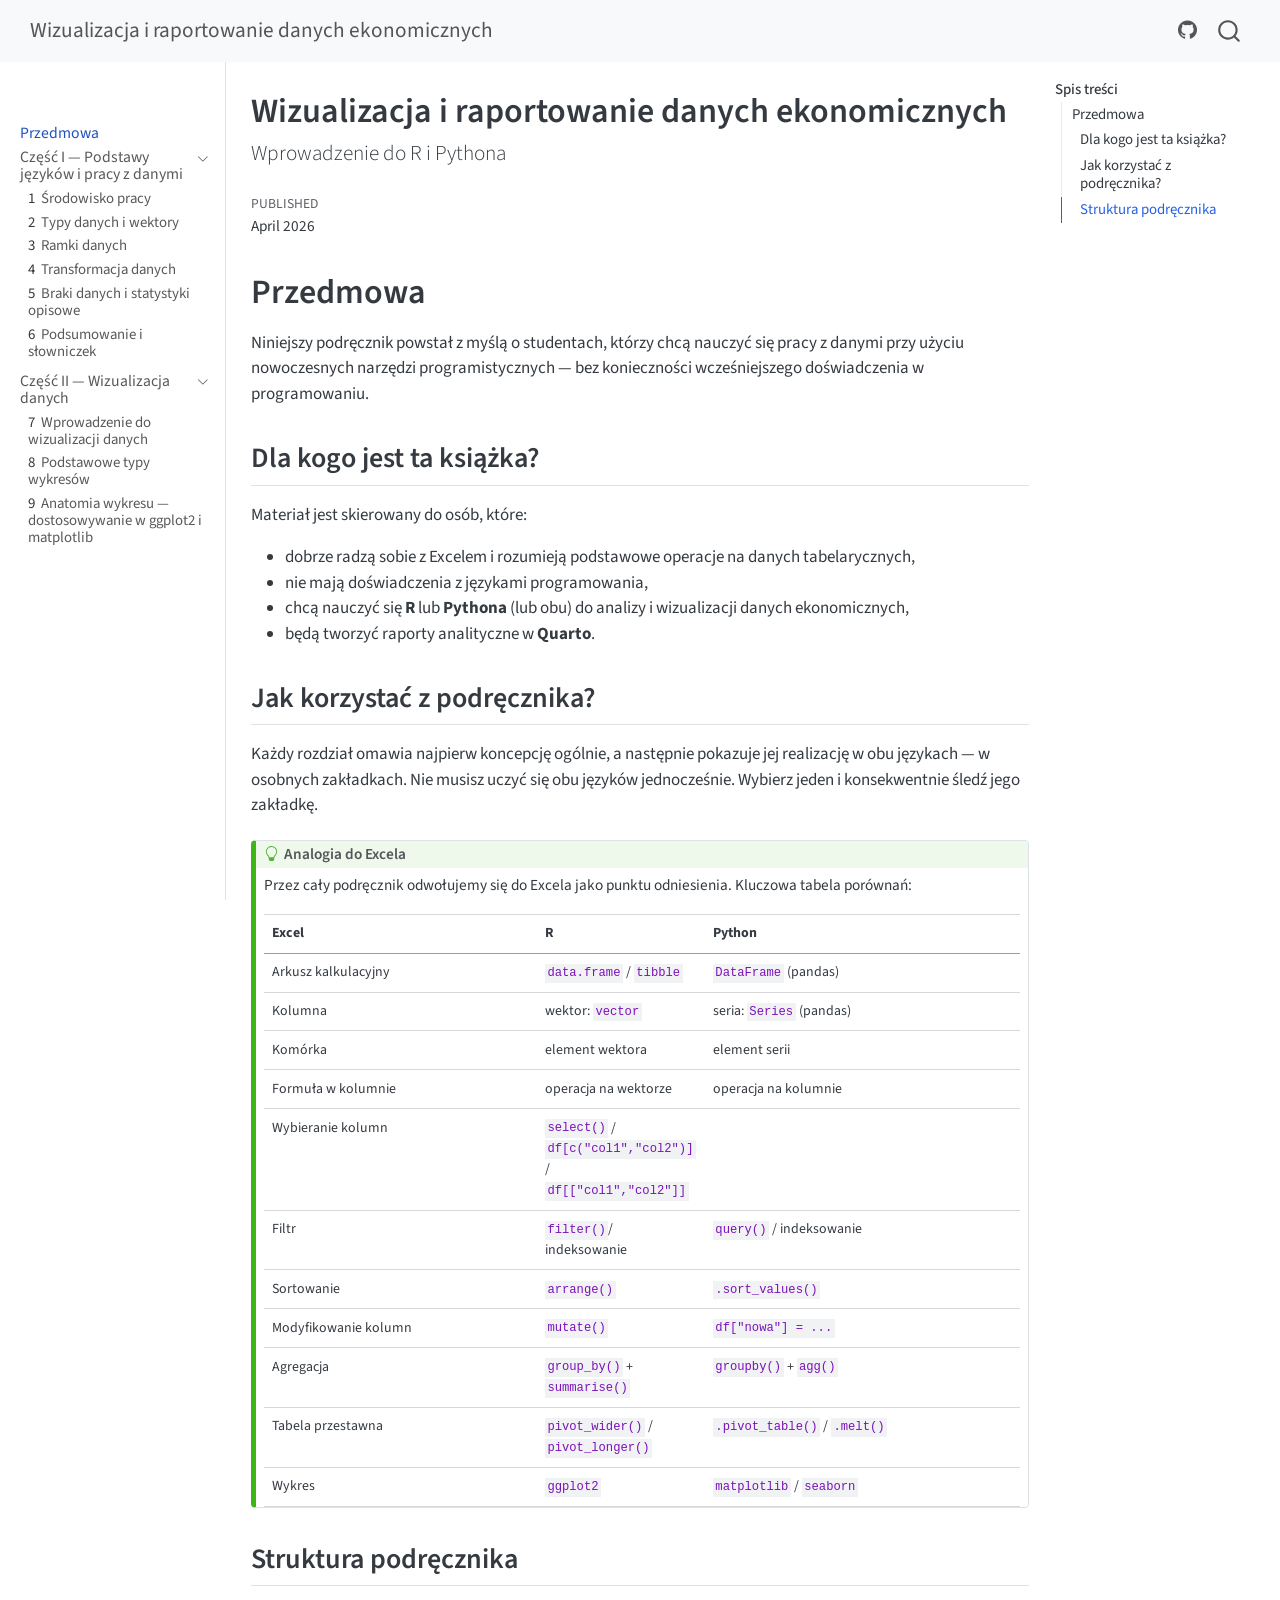
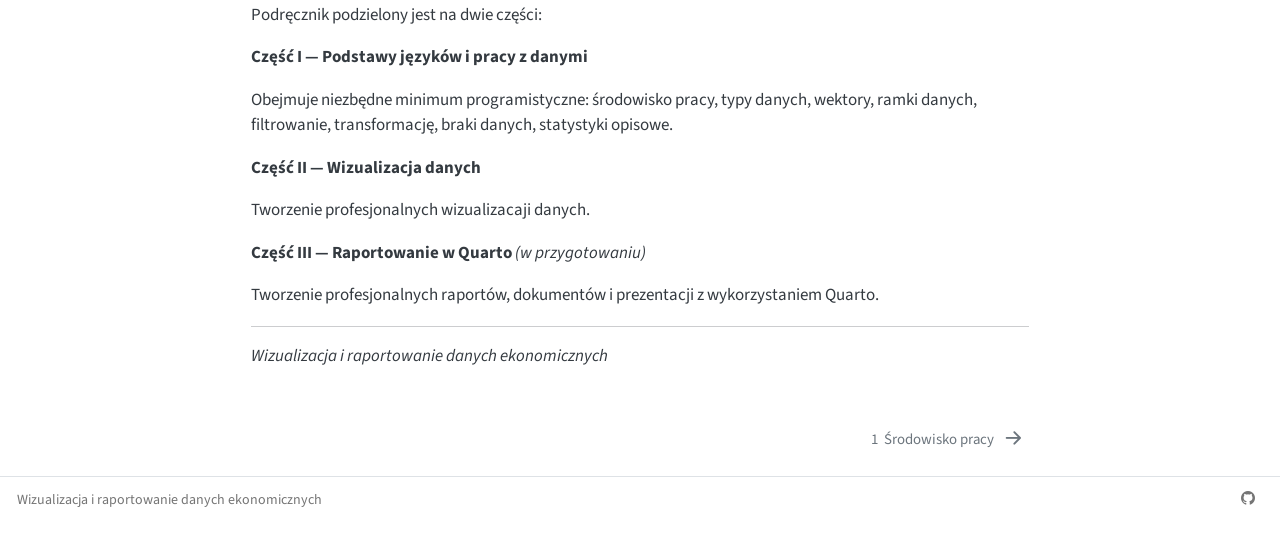
==== commit d5e03a2a: "Built site for gh-pages" ====
--- a/index.html
+++ b/index.html
@@ -2,13 +2,16 @@
 <html xmlns="http://www.w3.org/1999/xhtml" lang="en" xml:lang="en"><head>
 
 <meta charset="utf-8">
-<meta name="generator" content="quarto-1.8.27">
+<meta name="generator" content="quarto-1.9.37">
 
 <meta name="viewport" content="width=device-width, initial-scale=1.0, user-scalable=yes">
 
 
 <title>Wizualizacja i raportowanie danych ekonomicznych</title>
 <style>
+/* Default styles provided by pandoc.
+** See https://pandoc.org/MANUAL.html#variables-for-html for config info.
+*/
 code{white-space: pre-wrap;}
 span.smallcaps{font-variant: small-caps;}
 div.columns{display: flex; gap: min(4vw, 1.5em);}
@@ -33,15 +36,14 @@
 <link href="./01_srodowisko.html" rel="next">
 <script src="site_libs/quarto-html/quarto.js" type="module"></script>
 <script src="site_libs/quarto-html/tabsets/tabsets.js" type="module"></script>
-<script src="site_libs/quarto-html/axe/axe-check.js" type="module"></script>
 <script src="site_libs/quarto-html/popper.min.js"></script>
 <script src="site_libs/quarto-html/tippy.umd.min.js"></script>
 <script src="site_libs/quarto-html/anchor.min.js"></script>
 <link href="site_libs/quarto-html/tippy.css" rel="stylesheet">
-<link href="site_libs/quarto-html/quarto-syntax-highlighting-8b4baf804e461d9b72633f0de59a0cac.css" rel="stylesheet" id="quarto-text-highlighting-styles">
+<link href="site_libs/quarto-html/quarto-syntax-highlighting-acf12a64177840b8d86f2d4f01b2e9fb.css" rel="stylesheet" id="quarto-text-highlighting-styles">
 <script src="site_libs/bootstrap/bootstrap.min.js"></script>
 <link href="site_libs/bootstrap/bootstrap-icons.css" rel="stylesheet">
-<link href="site_libs/bootstrap/bootstrap-948d97630917db95f9e1ccdb1810d10a.min.css" rel="stylesheet" append-hash="true" id="quarto-bootstrap" data-mode="light">
+<link href="site_libs/bootstrap/bootstrap-f0977fee5627c876ce4478539771da07.min.css" rel="stylesheet" append-hash="true" id="quarto-bootstrap" data-mode="light">
 <script id="quarto-search-options" type="application/json">{
   "location": "navbar",
   "copy-button": false,
@@ -181,6 +183,35 @@
 </li>
       </ul>
   </li>
+        <li class="sidebar-item sidebar-item-section">
+      <div class="sidebar-item-container"> 
+            <a class="sidebar-item-text sidebar-link text-start" data-bs-toggle="collapse" data-bs-target="#quarto-sidebar-section-2" role="navigation" aria-expanded="true">
+ <span class="menu-text">Część II — Wizualizacja danych</span></a>
+          <a class="sidebar-item-toggle text-start" data-bs-toggle="collapse" data-bs-target="#quarto-sidebar-section-2" role="navigation" aria-expanded="true" aria-label="Toggle section">
+            <i class="bi bi-chevron-right ms-2"></i>
+          </a> 
+      </div>
+      <ul id="quarto-sidebar-section-2" class="collapse list-unstyled sidebar-section depth1 show">  
+          <li class="sidebar-item">
+  <div class="sidebar-item-container"> 
+  <a href="./06_wizualizacja_wprowadzenie.html" class="sidebar-item-text sidebar-link">
+ <span class="menu-text"><span class="chapter-number">7</span>&nbsp; <span class="chapter-title">Wprowadzenie do wizualizacji danych</span></span></a>
+  </div>
+</li>
+          <li class="sidebar-item">
+  <div class="sidebar-item-container"> 
+  <a href="./07a_wykresy_podstawowe.html" class="sidebar-item-text sidebar-link">
+ <span class="menu-text"><span class="chapter-number">8</span>&nbsp; <span class="chapter-title">Podstawowe typy wykresów</span></span></a>
+  </div>
+</li>
+          <li class="sidebar-item">
+  <div class="sidebar-item-container"> 
+  <a href="./07b_anatomia_wykresu.html" class="sidebar-item-text sidebar-link">
+ <span class="menu-text"><span class="chapter-number">9</span>&nbsp; <span class="chapter-title">Anatomia wykresu — dostosowywanie w ggplot2 i matplotlib</span></span></a>
+  </div>
+</li>
+      </ul>
+  </li>
     </ul>
     </div>
 </nav>
@@ -217,7 +248,7 @@
     <div>
     <div class="quarto-title-meta-heading">Published</div>
     <div class="quarto-title-meta-contents">
-      <p class="date">March 2026</p>
+      <p class="date">April 2026</p>
     </div>
   </div>
   
@@ -335,7 +366,7 @@
 <p>Podręcznik podzielony jest na dwie części:</p>
 <p><strong>Część I — Podstawy języków i pracy z danymi</strong></p>
 <p>Obejmuje niezbędne minimum programistyczne: środowisko pracy, typy danych, wektory, ramki danych, filtrowanie, transformację, braki danych, statystyki opisowe.</p>
-<p><strong>Część II — Wizualizacja danych</strong> <em>(w przygotowaniu)</em></p>
+<p><strong>Część II — Wizualizacja danych</strong></p>
 <p>Tworzenie profesjonalnych wizualizacaji danych.</p>
 <p><strong>Część III — Raportowanie w Quarto</strong> <em>(w przygotowaniu)</em></p>
 <p>Tworzenie profesjonalnych raportów, dokumentów i prezentacji z wykorzystaniem Quarto.</p>
--- a/site_libs/quarto-html/quarto-syntax-highlighting-acf12a64177840b8d86f2d4f01b2e9fb.css
+++ b/site_libs/quarto-html/quarto-syntax-highlighting-acf12a64177840b8d86f2d4f01b2e9fb.css
@@ -0,0 +1,210 @@
+/* quarto syntax highlight colors */
+:root {
+  --quarto-hl-al-color: #ff5555;
+  --quarto-hl-an-color: #6a737d;
+  --quarto-hl-at-color: #d73a49;
+  --quarto-hl-bn-color: #005cc5;
+  --quarto-hl-bu-color: #d73a49;
+  --quarto-hl-ch-color: #032f62;
+  --quarto-hl-co-color: #6a737d;
+  --quarto-hl-cv-color: #6a737d;
+  --quarto-hl-cn-color: #005cc5;
+  --quarto-hl-cf-color: #d73a49;
+  --quarto-hl-dt-color: #d73a49;
+  --quarto-hl-dv-color: #005cc5;
+  --quarto-hl-do-color: #6a737d;
+  --quarto-hl-er-color: #ff5555;
+  --quarto-hl-ex-color: #d73a49;
+  --quarto-hl-fl-color: #005cc5;
+  --quarto-hl-fu-color: #6f42c1;
+  --quarto-hl-im-color: #032f62;
+  --quarto-hl-in-color: #6a737d;
+  --quarto-hl-kw-color: #d73a49;
+  --quarto-hl-op-color: #24292e;
+  --quarto-hl-pp-color: #d73a49;
+  --quarto-hl-re-color: #6a737d;
+  --quarto-hl-sc-color: #005cc5;
+  --quarto-hl-ss-color: #032f62;
+  --quarto-hl-st-color: #032f62;
+  --quarto-hl-va-color: #e36209;
+  --quarto-hl-vs-color: #032f62;
+  --quarto-hl-wa-color: #ff5555;
+}
+
+/* other quarto variables */
+:root {
+  --quarto-font-monospace: SFMono-Regular, Menlo, Monaco, Consolas, "Liberation Mono", "Courier New", monospace;
+}
+
+/* syntax highlight based on Pandoc's rules */
+pre > code.sourceCode > span {
+  color: #24292e;
+}
+
+code.sourceCode > span {
+  color: #24292e;
+}
+
+div.sourceCode,
+div.sourceCode pre.sourceCode {
+  color: #24292e;
+}
+
+/* Normal */
+code span {
+  color: #24292e;
+}
+
+/* Alert */
+code span.al {
+  font-weight: bold;
+  color: #ff5555;
+}
+
+/* Annotation */
+code span.an {
+  color: #6a737d;
+}
+
+/* Attribute */
+code span.at {
+  color: #d73a49;
+}
+
+/* BaseN */
+code span.bn {
+  color: #005cc5;
+}
+
+/* BuiltIn */
+code span.bu {
+  color: #d73a49;
+}
+
+/* ControlFlow */
+code span.cf {
+  color: #d73a49;
+}
+
+/* Char */
+code span.ch {
+  color: #032f62;
+}
+
+/* Constant */
+code span.cn {
+  color: #005cc5;
+}
+
+/* Comment */
+code span.co {
+  color: #6a737d;
+}
+
+/* CommentVar */
+code span.cv {
+  color: #6a737d;
+}
+
+/* Documentation */
+code span.do {
+  color: #6a737d;
+}
+
+/* DataType */
+code span.dt {
+  color: #d73a49;
+}
+
+/* DecVal */
+code span.dv {
+  color: #005cc5;
+}
+
+/* Error */
+code span.er {
+  color: #ff5555;
+  text-decoration: underline;
+}
+
+/* Extension */
+code span.ex {
+  font-weight: bold;
+  color: #d73a49;
+}
+
+/* Float */
+code span.fl {
+  color: #005cc5;
+}
+
+/* Function */
+code span.fu {
+  color: #6f42c1;
+}
+
+/* Import */
+code span.im {
+  color: #032f62;
+}
+
+/* Information */
+code span.in {
+  color: #6a737d;
+}
+
+/* Keyword */
+code span.kw {
+  color: #d73a49;
+}
+
+/* Operator */
+code span.op {
+  color: #24292e;
+}
+
+/* Preprocessor */
+code span.pp {
+  color: #d73a49;
+}
+
+/* RegionMarker */
+code span.re {
+  color: #6a737d;
+}
+
+/* SpecialChar */
+code span.sc {
+  color: #005cc5;
+}
+
+/* SpecialString */
+code span.ss {
+  color: #032f62;
+}
+
+/* String */
+code span.st {
+  color: #032f62;
+}
+
+/* Variable */
+code span.va {
+  color: #e36209;
+}
+
+/* VerbatimString */
+code span.vs {
+  color: #032f62;
+}
+
+/* Warning */
+code span.wa {
+  color: #ff5555;
+}
+
+.prevent-inlining {
+  content: "</";
+}
+
+/*# sourceMappingURL=e41d78b1f7017e44483b7fefd7a010af.css.map */
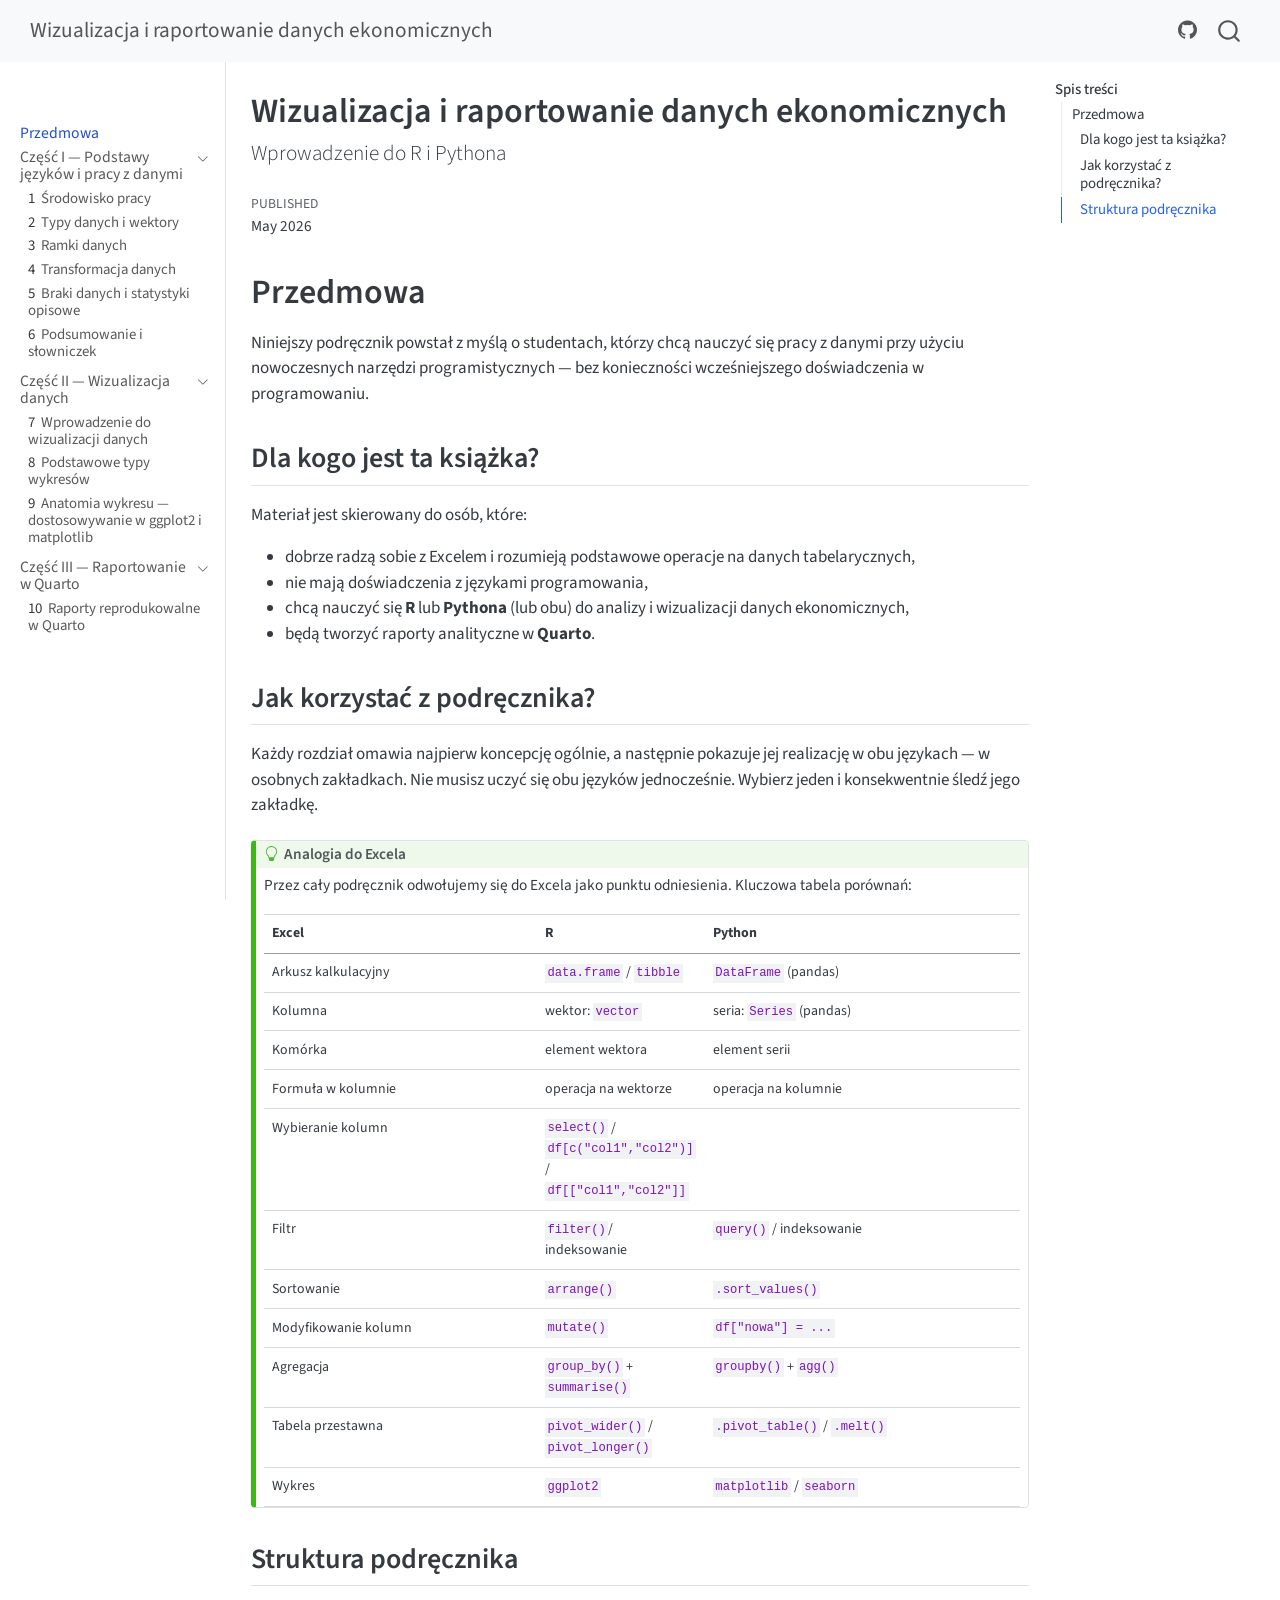
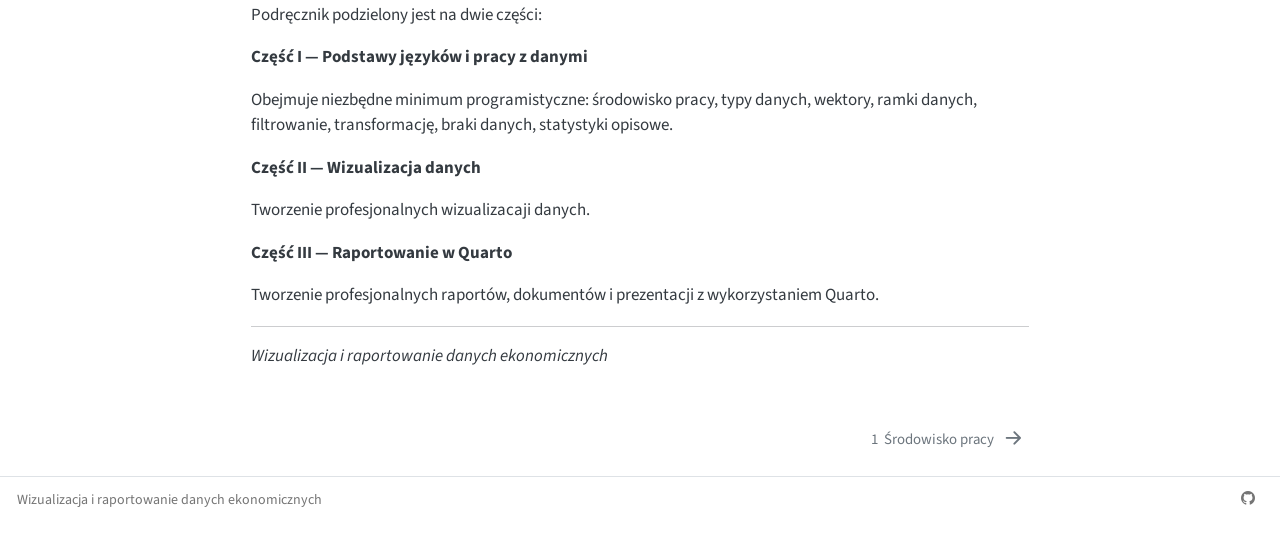
==== commit fe30e8bb: "Built site for gh-pages" ====
--- a/index.html
+++ b/index.html
@@ -43,7 +43,7 @@
 <link href="site_libs/quarto-html/quarto-syntax-highlighting-acf12a64177840b8d86f2d4f01b2e9fb.css" rel="stylesheet" id="quarto-text-highlighting-styles">
 <script src="site_libs/bootstrap/bootstrap.min.js"></script>
 <link href="site_libs/bootstrap/bootstrap-icons.css" rel="stylesheet">
-<link href="site_libs/bootstrap/bootstrap-f0977fee5627c876ce4478539771da07.min.css" rel="stylesheet" append-hash="true" id="quarto-bootstrap" data-mode="light">
+<link href="site_libs/bootstrap/bootstrap-af3b44b46cba74a7a9aab75eb0a791d3.min.css" rel="stylesheet" append-hash="true" id="quarto-bootstrap" data-mode="light">
 <script id="quarto-search-options" type="application/json">{
   "location": "navbar",
   "copy-button": false,
@@ -212,6 +212,23 @@
 </li>
       </ul>
   </li>
+        <li class="sidebar-item sidebar-item-section">
+      <div class="sidebar-item-container"> 
+            <a class="sidebar-item-text sidebar-link text-start" data-bs-toggle="collapse" data-bs-target="#quarto-sidebar-section-3" role="navigation" aria-expanded="true">
+ <span class="menu-text">Część III — Raportowanie w Quarto</span></a>
+          <a class="sidebar-item-toggle text-start" data-bs-toggle="collapse" data-bs-target="#quarto-sidebar-section-3" role="navigation" aria-expanded="true" aria-label="Toggle section">
+            <i class="bi bi-chevron-right ms-2"></i>
+          </a> 
+      </div>
+      <ul id="quarto-sidebar-section-3" class="collapse list-unstyled sidebar-section depth1 show">  
+          <li class="sidebar-item">
+  <div class="sidebar-item-container"> 
+  <a href="./09_raporty_quarto.html" class="sidebar-item-text sidebar-link">
+ <span class="menu-text"><span class="chapter-number">10</span>&nbsp; <span class="chapter-title">Raporty reprodukowalne w Quarto</span></span></a>
+  </div>
+</li>
+      </ul>
+  </li>
     </ul>
     </div>
 </nav>
@@ -248,7 +265,7 @@
     <div>
     <div class="quarto-title-meta-heading">Published</div>
     <div class="quarto-title-meta-contents">
-      <p class="date">April 2026</p>
+      <p class="date">May 2026</p>
     </div>
   </div>
   
@@ -368,7 +385,7 @@
 <p>Obejmuje niezbędne minimum programistyczne: środowisko pracy, typy danych, wektory, ramki danych, filtrowanie, transformację, braki danych, statystyki opisowe.</p>
 <p><strong>Część II — Wizualizacja danych</strong></p>
 <p>Tworzenie profesjonalnych wizualizacaji danych.</p>
-<p><strong>Część III — Raportowanie w Quarto</strong> <em>(w przygotowaniu)</em></p>
+<p><strong>Część III — Raportowanie w Quarto</strong></p>
 <p>Tworzenie profesjonalnych raportów, dokumentów i prezentacji z wykorzystaniem Quarto.</p>
 <hr>
 <p><em>Wizualizacja i raportowanie danych ekonomicznych</em></p>
